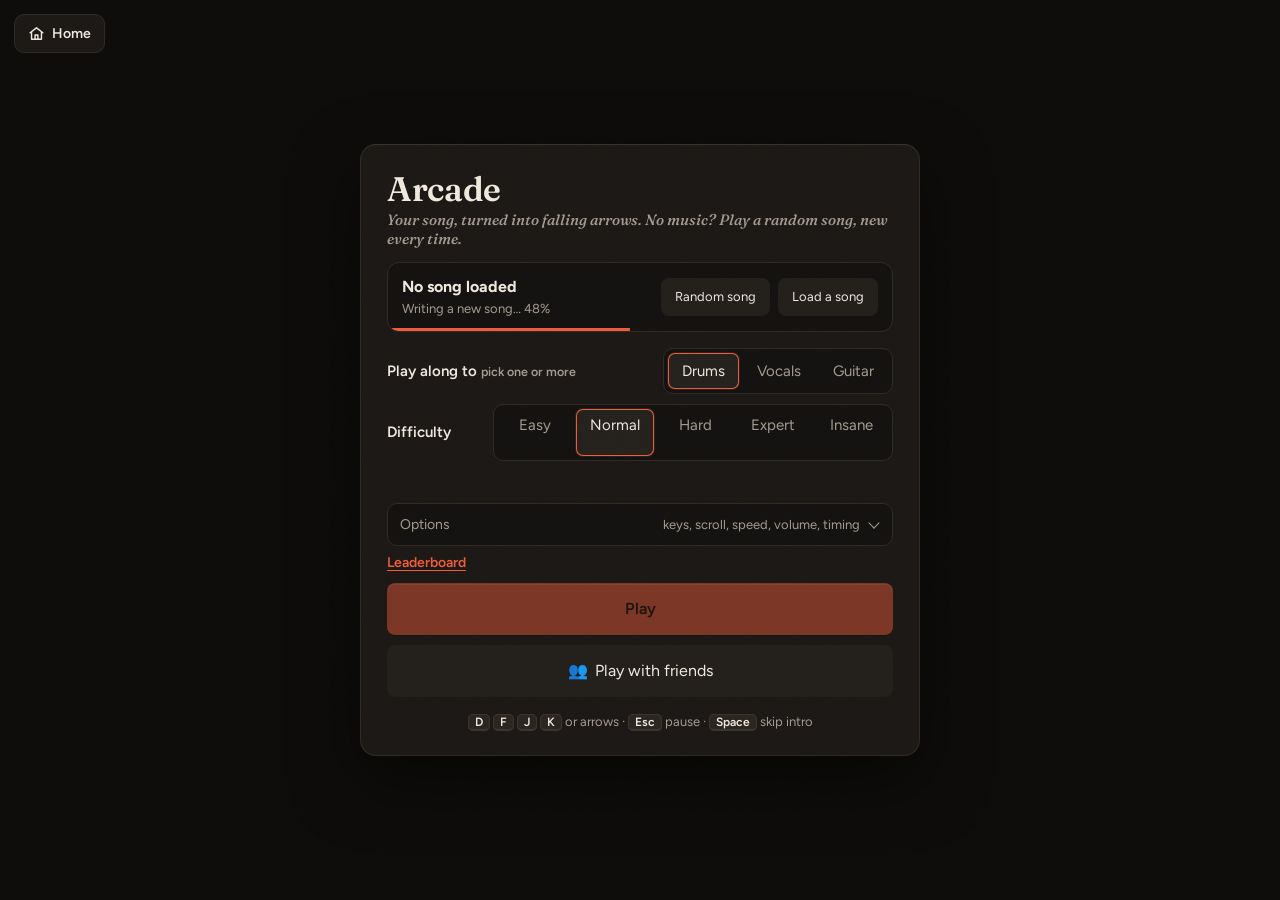
==== arcade.html @ 21693d2d "Security M4: Content-Security-Policy and Referrer-Policy meta tags Both pages now ship a CSP: script" ====
<!doctype html>
<html lang="en">
<head>
<meta charset="utf-8">
<!-- Content-Security-Policy: scripts only from this site (no inline scripts), so injected code can't run.
     Connections limited to the PeerJS signalling server and the relay brokers. Frame protection,
     nosniff and Permissions-Policy need response headers, which GitHub Pages can't set (see security.md). -->
<meta http-equiv="Content-Security-Policy" content="default-src 'self'; script-src 'self' blob:; style-src 'self' 'unsafe-inline'; img-src 'self' data:; font-src 'self'; media-src 'self' blob:; connect-src 'self' https://0.peerjs.com wss://0.peerjs.com wss://broker.hivemq.com:8884 wss://test.mosquitto.org:8081 wss://broker.emqx.io:8084; worker-src 'self' blob:; manifest-src 'self'; object-src 'none'; base-uri 'self'; form-action 'self'">
<meta name="referrer" content="strict-origin-when-cross-origin">
<meta name="viewport" content="width=device-width,initial-scale=1">
<meta name="theme-color" content="#141210">
<meta name="color-scheme" content="dark">
<title>Arcade · Rhythm Trainer</title>
<meta name="description" content="Learn to read and play rhythms: notes, rests, polyrhythms and odd meters, with a metronome, instant timing feedback and a falling-note arcade.">
<link rel="canonical" href="https://pandasrevenge52.github.io/rhythm-trainer/arcade.html">
<meta property="og:type" content="website">
<meta property="og:site_name" content="Rhythm Trainer">
<meta property="og:title" content="Arcade · Rhythm Trainer">
<meta property="og:description" content="Learn to read and play rhythms: notes, rests, polyrhythms and odd meters, with a metronome, instant timing feedback and a falling-note arcade.">
<meta property="og:url" content="https://pandasrevenge52.github.io/rhythm-trainer/arcade.html">
<meta property="og:image" content="https://pandasrevenge52.github.io/rhythm-trainer/icon-512.png">
<meta property="og:image:width" content="512">
<meta property="og:image:height" content="512">
<meta property="og:image:alt" content="Rhythm Trainer: two beamed eighth notes on orange">
<meta name="twitter:card" content="summary">
<link rel="icon" href="icon.svg" type="image/svg+xml">
<link rel="preload" href="fonts/figtree-normal.woff2" as="font" type="font/woff2" crossorigin>
<link rel="stylesheet" href="fonts/fonts.css">
<link rel="stylesheet" href="css/app.css">
<link rel="stylesheet" href="css/arcade.css">
</head>
<body class="arcade">
<canvas id="field" aria-label="Playfield"></canvas>
<a class="homebtn" id="homeBtn" href="index.html" title="Back to the trainer"><svg viewBox="0 0 24 24" fill="none" stroke="currentColor" stroke-width="2" stroke-linecap="round" stroke-linejoin="round"><path d="M3 11 12 4l9 7"/><path d="M5 10v10h14V10"/><path d="M10 20v-6h4v6"/></svg>Home</a>

<!-- song select -->
<div class="aov show boot" id="menu">
  <div class="apanel">
    <h1 class="atitle">Arcade</h1>
    <p class="asub">Your song, turned into falling arrows. No music? Play a random song, new every time.</p>
    <div class="asong" id="songCard"><i class="songprog" id="aSongProg" aria-hidden="true"></i>
      <div><b id="aSongName">No song loaded</b><span id="aSongInfo" class="muted">Load an MP3, or it'll pick up the last song you used in the trainer</span></div>
      <span class="abtns"><button id="aRandom" title="A new song every time you play">Random song</button><button id="aLoad">Load a song</button></span><input type="file" id="aFile" accept="audio/*,.mp3" hidden>
    </div>

    <div class="aset">
      <span class="lbl">Play along to <small class="muted">pick one or more</small></span>
      <div class="seg multi" id="aSrc"><button data-v="drums">Drums</button><button data-v="vocals">Vocals</button><button data-v="guitar">Guitar</button></div>
    </div>
    <div class="aset">
      <span class="lbl">Difficulty</span>
      <div class="seg diffs" id="aDiff">
        <button data-v="easy">Easy<small></small></button><button data-v="normal">Normal<small></small></button>
        <button data-v="hard">Hard<small></small></button><button data-v="expert">Expert<small></small></button><button data-v="insane">Insane<small></small></button>
      </div>
    </div>
    <p class="muted achart" id="aChartInfo"></p>

    <details class="more aopts">
      <summary><span>Options</span><span class="val">keys, scroll, speed, volume, timing</span></summary>
      <div class="arow"><span class="lbl">Scroll</span><div class="seg" id="aScroll"><button data-v="down">Down</button><button data-v="up">Up</button></div></div>
      <div class="arow"><span class="lbl">Speed <b id="aSpeedRead"></b></span><input type="range" id="aSpeed" min="1" max="4" step="0.1" aria-label="Scroll speed"></div>
      <div class="arow"><span class="lbl">Music volume <b id="aVolRead"></b></span><input type="range" id="aVol" class="aVol" min="0" max="1" step="0.05" aria-label="Music volume"></div>
      <div class="arow"><span class="lbl">Timing offset</span><span class="offctl"><button data-off="-5" aria-label="5 ms earlier">−5</button><b id="aOffRead"></b><button data-off="5" aria-label="5 ms later">+5</button><button id="aCal" title="Tap along to clicks to measure it">Test…</button></span></div>
      <div class="arow keysrow"><span class="lbl">Keys <small class="muted" id="aKeysHint"></small></span>
        <span class="keybinds" id="aKeys">
          <button data-lane="0" aria-label="Key for the left lane"><i style="color:#b69cff">←</i><b></b></button><button data-lane="1" aria-label="Key for the down lane"><i style="color:#5cc8f5">↓</i><b></b></button><button data-lane="2" aria-label="Key for the up lane"><i style="color:#7fdc8a">↑</i><b></b></button><button data-lane="3" aria-label="Key for the right lane"><i style="color:#ff8a8a">→</i><b></b></button>
          <button id="aKeysReset" class="ghost" title="Back to D F J K">Reset</button>
        </span></div>
      <label class="toggle">Hit sounds <input type="checkbox" id="aHitSnd"></label>
      <label class="toggle">No fail <input type="checkbox" id="aNoFail"></label>
      <label class="toggle" title="Bigger sound buffers. Use this if songs crackle or sound like static (common on Linux). Reloads the page.">Smooth audio (fixes crackling) <input type="checkbox" id="aSmooth"></label>
    </details>

    <p class="abest"><span id="aBest"></span> <button id="aBoard" class="linkish">Leaderboard</button></p>
    <button id="aPlay" class="primary big" disabled>Play</button>
    <button id="aMulti" class="big mpbtn"><span aria-hidden="true">👥</span> Play with friends</button>
    <p class="keys"><span id="aKeysMenu"><kbd>D</kbd> <kbd>F</kbd> <kbd>J</kbd> <kbd>K</kbd></span> or arrows · <kbd>Esc</kbd> pause · <kbd>Space</kbd> skip intro</p>
  </div>
</div>

<!-- pause -->
<div class="aov" id="pause">
  <div class="apanel small">
    <h2>Paused</h2>
    <p class="preason" id="pReason" hidden></p>
    <div class="arow"><span class="lbl">Music volume</span><input type="range" id="aVol2" class="aVol" min="0" max="1" step="0.05" aria-label="Music volume"></div>
    <button id="aResume" class="primary big">Keep going</button>
    <button id="aRestart">Start over</button>
    <button id="aQuit" class="ghost">Back to song select</button>
  </div>
</div>

<!-- results -->
<div class="aov" id="results">
  <div class="apanel">
    <h2 id="rTitle" class="atitle">Results</h2>
    <p class="muted" id="rSong"></p>
    <div class="grade" id="rGrade"></div>
    <div class="tiles" id="rTiles"></div>
    <div class="rrank" id="rRank" hidden><span id="rRankText"></span><label>Name <input id="rName" maxlength="16" placeholder="Your name" autocomplete="nickname"></label></div>
    <p class="muted rnote" id="rNote"></p>
    <div class="actions"><button class="ghost" id="rBoard">Leaderboard</button><span class="spacer"></span><button class="ghost" id="rMenu">Song select</button><button class="primary" id="rAgain">Again</button></div>
  </div>
</div>

<!-- timing test -->
<div class="aov" id="cal">
  <div class="apanel">
    <h2 class="atitle">Timing test</h2>
    <p class="muted">Tap a lane key, an arrow or <kbd>Space</kbd> on every click, or tap the circle. It counts you in with 4 clicks, then you tap along to 12.</p>
    <div class="calPad" id="acPad"><div class="ring lead" id="acRing"></div><div class="calNum" id="acNum"></div></div>
    <div class="calStrip" id="acStrip"><em style="left:0%;transform:none">−250 ms</em><em style="left:50%">on the click</em><em style="left:100%;transform:translateX(-100%)">+250 ms</em></div>
    <p class="muted" id="acMsg"></p>
    <div class="actions"><button class="ghost" id="acBack">Back</button><span class="spacer"></span><button id="acApply" hidden></button><button class="primary" id="acGo">Start</button></div>
  </div>
</div>

<!-- multiplayer: start, lobby -->
<div class="aov" id="mp">
  <div class="apanel mppanel">
    <div id="mpStart">
      <h2 class="atitle">Play with friends</h2>
      <p class="asub">Same song, same notes, everyone's arrows on everyone's screen. Up to 4 players.</p>
      <label class="mpname"><span class="lbl">Your name</span><input id="mpName" maxlength="16" placeholder="Player" autocomplete="nickname"></label>
      <div class="mpchoice">
        <div class="mpbox"><h3>Host</h3><p class="muted">You pick the song. It's sent to everyone, notes and all.</p><button id="mpCreate" class="primary">Make a lobby</button></div>
        <div class="mpbox"><h3>Join</h3><p class="muted">Got a code from a friend?</p><div class="mpjoin"><input id="mpCodeIn" maxlength="6" placeholder="CODE" autocomplete="off" spellcheck="false" aria-label="Lobby code"><button id="mpJoin">Join</button></div></div>
      </div>
      <p class="mpmsg" id="mpMsg" role="status"></p>
      <div class="actions"><button class="ghost" id="mpBack">Back</button><span class="spacer"></span><small class="muted" id="mpVer" title="You and your friends need the same version. If yours differ, press Ctrl+Shift+R."></small></div>
    </div>
    <div id="mpLobby" hidden>
      <div class="mphead">
        <div><span class="lbl">Lobby code</span><b id="mpCode" class="mpcode"></b></div>
        <div class="mpshare"><button id="mpCopyCode">Copy code</button><button id="mpCopyLink">Copy invite link</button></div>
        <p class="muted mpsharenote">Share the invite link for friends on another network — it also carries the key that keeps the backup connection private. A typed code works when the direct connection does.</p>
      </div>
      <div class="asong mpsong" id="mpSong"></div>
      <div id="mpHostCtl">
        <div class="aset"><span class="lbl">Song</span><span class="mpsongbtns"><button id="mpSongPick">Load a song</button><button id="mpRandom">Random song</button></span></div>
        <div class="aset"><span class="lbl">Play along to</span><div class="seg multi" id="mpSrc"><button data-v="drums">Drums</button><button data-v="vocals">Vocals</button><button data-v="guitar">Guitar</button></div></div>
        <div class="aset"><span class="lbl">Difficulty</span><div class="seg" id="mpDiff"><button data-v="easy">Easy</button><button data-v="normal">Normal</button><button data-v="hard">Hard</button><button data-v="expert">Expert</button><button data-v="insane">Insane</button></div></div>
      </div>
      <ul class="mpplayers" id="mpPlayers"></ul>
      <div class="mpchat"><div id="mpChatLog" aria-live="polite"></div><input id="mpChatIn" placeholder="Say something… (Enter to send)" maxlength="140" autocomplete="off"></div>
      <details class="more aopts"><summary><span>Your options</span><span class="val">just for you</span></summary>
        <div class="arow"><span class="lbl">Scroll</span><div class="seg" id="mpScroll"><button data-v="down">Down</button><button data-v="up">Up</button></div></div>
        <div class="arow"><span class="lbl">Speed <b id="mpSpeedRead"></b></span><input type="range" id="mpSpeed" min="1" max="4" step="0.1" aria-label="Scroll speed"></div>
        <p class="muted mpnote">Keys, volume and timing offset come from the Arcade's own options. Matches can't be paused, and nobody fails out: everyone plays to the end.</p>
      </details>
      <p class="mpmsg" id="mpLobbyMsg" role="status"></p>
      <div class="actions"><button class="ghost" id="mpLeave">Leave</button><span class="spacer"></span><button id="mpReady">Ready</button><button class="primary" id="mpStartBtn">Start</button></div>
    </div>
  </div>
</div>

<!-- multiplayer: results -->
<div class="aov" id="mpRes">
  <div class="apanel mpres">
    <div id="mpResBody"></div>
    <p class="muted mpnote" id="mpResNote"></p>
    <div class="actions"><button class="ghost" id="mpResLeave">Leave lobby</button><span class="spacer"></span><button id="mpResLobby">Back to lobby</button><button class="primary" id="mpRematch">Rematch</button></div>
  </div>
</div>
<div class="mpquit" id="mpQuit" hidden><b>Leave the match?</b><span class="muted">The song keeps playing for everyone else.</span><div><button id="mpQuitNo">Keep playing</button><button class="primary" id="mpQuitYes">Leave</button></div></div>

<!-- leaderboard -->
<div class="aov" id="board">
  <div class="apanel">
    <h2 class="atitle">Leaderboard</h2>
    <p class="muted">Best scores on this computer, saved under each song's file name.</p>
    <div class="aset"><span class="lbl">Song</span><select id="lbSong" aria-label="Song"></select></div>
    <div class="aset"><div class="seg multi" id="lbSrc"><button data-v="drums">Drums</button><button data-v="vocals">Vocals</button><button data-v="guitar">Guitar</button></div>
      <div class="seg" id="lbDiff"><button data-v="easy">Easy</button><button data-v="normal">Normal</button><button data-v="hard">Hard</button><button data-v="expert">Expert</button><button data-v="insane">Insane</button></div></div>
    <div id="lbBody"></div>
    <div class="actions"><button class="primary" id="lbBack">Back</button></div>
  </div>
</div>

<script defer src="js/data.js"></script>
<script defer src="js/audio.js"></script>
<script defer src="js/drums.js"></script>
<script defer src="js/randomsong.js"></script>
<script defer src="js/arcade.js"></script>
</body>
</html>
---- fonts/fonts.css ----
/* Fraunces and Figtree (SIL Open Font License), latin subset, served locally so the site looks the same offline.
   Fraunces is cut down to what the headings use: weights 500-700, optical sizes 14-72, Latin-1 letters and the
   punctuation and arrows found in the site's text (fontTools; 145 KB -> 100 KB). Anything else falls back to Georgia. */
@font-face {
  font-family: 'Figtree';
  font-style: normal;
  font-weight: 400 700;
  font-display: swap;
  src: url(figtree-normal.woff2) format('woff2');
  unicode-range: U+0000-00FF, U+0131, U+0152-0153, U+02BB-02BC, U+02C6, U+02DA, U+02DC, U+0304, U+0308, U+0329, U+2000-206F, U+20AC, U+2122, U+2191, U+2193, U+2212, U+2215, U+FEFF, U+FFFD;
}
/* Stands in for Figtree until it has loaded: Arial (or its metric twin Liberation Sans) scaled and spaced to
   take the same room, so text doesn't reflow and push the staff down when Figtree arrives. Measured with fontTools. */
@font-face {
  font-family: 'Figtree Fallback';
  src: local('Arial'), local('ArialMT'), local('Liberation Sans'), local('LiberationSans'), local('Helvetica');
  size-adjust: 98.59%;
  ascent-override: 96.36%;
  descent-override: 25.36%;
  line-gap-override: 0%;
}
@font-face {
  font-family: 'Fraunces';
  font-style: italic;
  font-weight: 500 700;
  font-display: swap;
  src: url(fraunces-italic.woff2) format('woff2');
  unicode-range: U+0020-007E, U+00A0, U+00A9, U+00B1, U+00B7, U+00BD, U+00C0-00FF, U+2013-2014, U+2018-2019, U+201C-201D, U+2022, U+2026, U+2039-203A, U+2190-2193, U+2212, U+25A0, U+25B6, U+25B8, U+25C2;
}
@font-face {
  font-family: 'Fraunces';
  font-style: normal;
  font-weight: 500 700;
  font-display: swap;
  src: url(fraunces-normal.woff2) format('woff2');
  unicode-range: U+0020-007E, U+00A0, U+00A9, U+00B1, U+00B7, U+00BD, U+00C0-00FF, U+2013-2014, U+2018-2019, U+201C-201D, U+2022, U+2026, U+2039-203A, U+2190-2193, U+2212, U+25A0, U+25B6, U+25B8, U+25C2;
}
/* Twemoji (graphics CC-BY 4.0 by Twitter, https://github.com/twitter/twemoji; COLR font by Mozilla), subset to the emoji the site uses,
   so they show on computers without a color emoji font instead of empty boxes. Rebuild after adding new emoji. */
@font-face {
  font-family: 'Twemoji';
  font-display: swap;
  src: url(twemoji.woff2) format('woff2');
}
---- css/app.css ----
/* Warm charcoal, like a practice room after dark: one vermilion accent; green/blue/amber/red
   only ever mean timing feedback. Headings in Fraunces, everything else in Figtree. */
:root{
  color-scheme:dark;
  --bg:#141210; --panel:#1b1815; --paper:#1b1815; --raise:#25211d; --ink:#efe8dd; --muted:#a39a8e; --line:#302a25;
  --accent:#ef5b3a; --perfect:#7fd88f; --good:#6cb8f0; --ok:#e8c35a; --miss:#ff7a6b; --rest:#6b635a;
  --lane:#171411; --chip:#231f1b; --shadow:none; --focus:#ef5b3a;
  --serif:"Fraunces", "Twemoji", Georgia, "Times New Roman", serif; --sans:"Figtree", "Figtree Fallback", "Twemoji", system-ui, -apple-system, "Segoe UI", sans-serif;
  --early:#3f8aef; --late:#ec6430;
  /* motion and shape tokens: every transition and corner on the site uses these */
  --dur-press:80ms; --dur-1:150ms; --dur-2:220ms; --dur-3:320ms; --dur-4:400ms;
  --ease-out:cubic-bezier(.2,.8,.2,1); --ease-spring:cubic-bezier(.3,1.5,.5,1);
  --r-sm:8px; --r-md:10px; --r-lg:12px; --r-xl:16px; --r-2xl:18px; --r-pill:99px;
}
*{box-sizing:border-box}
html,body{margin:0;background:var(--bg);color:var(--ink);font:15px/1.5 var(--sans)}
main{max-width:1180px;margin:0 auto;padding:18px 16px 32px}
/* U4: with the settings panel open beside the page (wide screens, where you can keep playing), the page makes room
   for it instead of being covered; when there's room for both anyway, nothing moves */
body.side-docked main{margin-right:max(384px, calc((100% - 1180px) / 2))}
button,select,input{font:inherit;color:inherit}
button{background:var(--chip);border:1px solid transparent;border-radius:var(--r-md);padding:8px 13px;cursor:pointer;display:inline-flex;align-items:center;gap:7px;transition:background var(--dur-1),border-color var(--dur-1),color var(--dur-1),box-shadow var(--dur-1),transform var(--dur-press),filter var(--dur-1)}
button:hover{border-color:var(--line)}
button:active{transform:scale(.97)}
button svg{width:15px;height:15px;flex:none}
button.primary{background:var(--accent);color:#fff;font-weight:600;min-width:98px;justify-content:center}
button.ghost{background:transparent}
button.ghost:hover{background:var(--chip)}
button[hidden]{display:none}
.muted{color:var(--muted)}

/* header + settings drawer */
header{display:flex;align-items:center;justify-content:space-between;flex-wrap:wrap;gap:10px;margin-bottom:12px}
h1{font-size:17px;margin:0;font-weight:650;letter-spacing:-.01em}
.modes{display:flex;background:var(--chip);border-radius:var(--r-lg);padding:3px;gap:2px}
.modes button{background:transparent;padding:6px 14px;border-radius:var(--r-md);font-size:14px;font-weight:600;color:var(--muted)}
.modes button:hover{border-color:transparent;color:var(--ink)}
.modes button.on{background:var(--raise);color:var(--ink);box-shadow:inset 0 0 0 1px var(--line)}
.hright{display:flex;align-items:center;gap:4px}
.player{padding:5px 12px 5px 5px}
.player .lvl{width:30px;height:30px;border-radius:50%;background:var(--accent);color:#fff;font-weight:800;display:grid;place-items:center;font-size:14px;font-variant-numeric:tabular-nums}
.player .pinfo{display:flex;flex-direction:column;align-items:flex-start;gap:4px;min-width:96px}
.player .pinfo b{font-size:13px;line-height:1}
.xpbar{height:5px;border-radius:var(--r-pill);background:var(--line);overflow:hidden;width:100%}
.xpbar i{display:block;height:100%;width:0;background:var(--accent);border-radius:inherit}
/* the header bar fills with a transform: it moves on every hit, and animating width would lay the page out every frame */
#pXp{width:100%;transform:scaleX(0);transform-origin:0 50%;transition:transform var(--dur-4) var(--ease-out)}
.player.bump .lvl{animation:bump .5s ease-out}
@keyframes bump{40%{transform:scale(1.25)}}
/* settings side sheet: a fixed overlay, so opening it never moves or resizes the game */
#setBtn[aria-expanded=true]{background:var(--chip);border-color:var(--line)}
.side{position:fixed;top:0;right:0;bottom:0;width:min(384px,100vw);z-index:40;background:var(--panel);border-left:1px solid var(--line);
  display:flex;flex-direction:column;transform:translateX(100%);visibility:hidden;transition:transform var(--dur-2) var(--ease-out),visibility 0s linear var(--dur-2);box-shadow:-12px 0 32px rgba(0,0,0,.35)}
.side.open{transform:none;visibility:visible;transition:transform var(--dur-2) var(--ease-out)}
.side-head{position:sticky;top:0;display:flex;align-items:center;justify-content:space-between;padding:14px 12px 12px 20px;border-bottom:1px solid var(--line);background:var(--panel);z-index:1}
.side-head h2{margin:0;font-size:17px;font-weight:650}
.icon{padding:8px;border-radius:var(--r-md)}
.icon svg{width:18px;height:18px}
.side-body{flex:1;overflow-y:auto;overscroll-behavior:contain;padding:4px 20px 28px}
.grp{padding:16px 0;border-bottom:1px solid var(--line)}
.grp:last-child{border-bottom:0}
.grp h3{margin:0 0 10px;font-size:12px;text-transform:uppercase;letter-spacing:.09em;color:var(--muted);font-weight:650}
.row{display:flex;align-items:center;justify-content:space-between;gap:12px;margin:10px 0;font-size:14px}
.row.col{flex-direction:column;align-items:flex-start;gap:6px}
.row .lbl{color:var(--ink)}
.row select{min-width:150px}
details.more{margin:10px 0 0;border:1px solid var(--line);border-radius:var(--r-md);background:var(--bg)}
details.more>summary{list-style:none;display:flex;align-items:center;justify-content:space-between;gap:10px;padding:10px 12px;cursor:pointer;font-size:14px;border-radius:var(--r-md)}
details.more>summary::-webkit-details-marker{display:none}
details.more>summary::after{content:"";width:7px;height:7px;border-right:1.6px solid var(--muted);border-bottom:1.6px solid var(--muted);transform:rotate(45deg);margin:-3px 2px 0 0;flex:none}
details.more[open]>summary::after{transform:rotate(-135deg);margin-top:3px}
details.more>summary .val{margin-left:auto;color:var(--muted);font-size:13px;text-align:right;overflow:hidden;text-overflow:ellipsis;white-space:nowrap;max-width:60%}
details.more>*:not(summary){margin-left:12px;margin-right:12px}
details.more[open]{padding-bottom:6px}
.scrim{position:fixed;inset:72px 0 0 0;z-index:39;background:rgba(0,0,0,.5)}
@media (max-width:640px){ .scrim{inset:0} }
.scrim[hidden]{display:none}
:focus-visible{outline:2px solid var(--focus);outline-offset:2px}
.chip-in{font-size:13.5px;color:var(--muted);border:1px solid var(--line)}
.chip-in .dot{margin:0;background:var(--muted)}
.chip-in.live .dot{background:var(--perfect)}
.chip-in.live{color:var(--ink)}
.field{margin:10px 0}
.field>.name{font-size:13px;color:var(--muted);margin-bottom:5px;display:flex;justify-content:space-between}
.chips{display:flex;flex-wrap:wrap;gap:5px}
.chips button{padding:5px 11px;font-size:13.5px;border-radius:var(--r-sm)}
.chips button.on{background:var(--raise);color:var(--ink);box-shadow:inset 0 0 0 1.5px var(--accent)}
input[type=range]{width:100%;accent-color:var(--accent)}
.toggle{display:flex;align-items:center;justify-content:space-between;gap:10px;margin:9px 0;font-size:14px;cursor:pointer}
.toggle input{appearance:none;width:34px;height:20px;border-radius:var(--r-pill);background:var(--line);position:relative;cursor:pointer;transition:background var(--dur-2);flex:none;margin:0}
.toggle input::after{content:"";position:absolute;top:3px;left:3px;width:14px;height:14px;border-radius:50%;background:#fff;transition:transform var(--dur-2)}
.toggle input:checked{background:var(--accent)}
.toggle input:checked::after{transform:translateX(14px)}
.inline{display:flex;align-items:center;gap:8px}
.num{width:64px;background:var(--chip);border:1px solid transparent;border-radius:var(--r-sm);padding:5px 7px;text-align:center}
.hint{font-size:13px;color:var(--muted);margin:6px 0 0;line-height:1.4}

/* stage */
.stage{background:var(--panel);border:1px solid var(--line);border-radius:var(--r-xl);padding:14px 18px 14px;position:relative}
.stage.hurt{animation:hurt .5s ease-out}
@keyframes hurt{0%{box-shadow:0 0 0 3px var(--miss)}100%{box-shadow:0 0 0 0 transparent}}
.toolbar{display:flex;flex-wrap:wrap;align-items:center;justify-content:space-between;gap:10px;padding-bottom:12px;margin-bottom:8px;border-bottom:1px solid var(--line)}
.group{display:flex;align-items:center;gap:6px;flex-wrap:wrap}
.setupsum{display:none}
select{background:var(--chip);border:1px solid transparent;border-radius:var(--r-md);padding:8px 30px 8px 12px;cursor:pointer;appearance:none;
  background-image:url("data:image/svg+xml,%3Csvg xmlns='http://www.w3.org/2000/svg' width='10' height='6'%3E%3Cpath d='M1 1l4 4 4-4' fill='none' stroke='%23888' stroke-width='1.6'/%3E%3C/svg%3E");
  background-repeat:no-repeat;background-position:right 11px center}
.tempo{display:flex;align-items:center;background:var(--chip);border-radius:var(--r-md);padding:2px}
.tempo button{background:transparent;padding:6px 10px;border-radius:var(--r-sm);font-size:17px;line-height:1}
.tempo button:hover{background:var(--panel)}
.tempo input{width:44px;background:transparent;border:0;text-align:center;font-weight:700;font-size:16px;font-variant-numeric:tabular-nums;-moz-appearance:textfield}
.tempo input::-webkit-inner-spin-button{display:none}
.tempo span{font-size:12px;color:var(--muted);margin-right:4px}
.stage[data-play=endless] .tempo,.stage[data-play=song] .tempo{display:none}

/* song bar */
.songbar{display:none;flex-wrap:wrap;align-items:center;gap:8px 16px;background:var(--chip);border-radius:var(--r-lg);padding:9px 11px 11px;margin:4px 0 8px;position:relative;overflow:hidden;font-size:13.5px}
.stage[data-play=song] .songbar{display:flex}
.songbar button{background:var(--panel);padding:5px 9px;font-size:13px;border-radius:var(--r-sm)}
.songbar .num{background:var(--panel);width:70px;-moz-appearance:textfield}
.songbar .num::-webkit-inner-spin-button{display:none}
.sgroup{display:flex;align-items:center;gap:4px}
.sgroup.grow{flex:1;min-width:170px}
.lab{font-size:11px;text-transform:uppercase;letter-spacing:.06em;color:var(--muted);font-weight:600;margin-right:3px}
.songName{display:flex;flex-direction:column;min-width:0;max-width:260px}
.songName b{white-space:nowrap;overflow:hidden;text-overflow:ellipsis}
.songName span{font-size:12px;color:var(--muted)}
.mono{font-variant-numeric:tabular-nums;min-width:48px;text-align:center}
.songprog{position:absolute;left:0;right:0;bottom:0;height:3px}
.songprog i{display:block;height:100%;width:0;background:var(--accent)}
body.drag .stage{outline:2px dashed var(--accent);outline-offset:4px}

/* endless hud */
.hud{display:none;align-items:center;gap:6px 18px;font-size:13.5px;color:var(--muted);margin:2px 0 4px;flex-wrap:wrap}
.hud.show{display:flex}
.hud b{color:var(--ink);font-variant-numeric:tabular-nums}
.lives{font-size:19px;letter-spacing:2px;line-height:1}
.lives i{font-style:normal;color:var(--line)}
.lives i.on{color:var(--miss)}

.paper{position:relative;display:flex;flex-direction:column;align-items:center;padding:4px 0 0;touch-action:manipulation}
.sheet{position:relative;width:100%;display:flex;justify-content:center;transition:opacity var(--dur-4) var(--ease-out)}
.sheet svg{width:100%;height:auto;display:block}
/* Until the first staff is drawn (fillSlot adds .fill) it keeps the default layout's shape, 2 bars of 4/4 on one
   line (one bar per line on phones), so the lane and everything under it doesn't jump down when it appears. */
#sheetA svg:not(.fill){aspect-ratio:1238/122}
@media (max-width:699px){ #sheetA svg:not(.fill){aspect-ratio:662/240} }
.sheet.hide{display:none}
.sheet.upnext{opacity:.45}
.sheet .tag{position:absolute;left:4px;top:0;font-size:12px;font-weight:700;text-transform:uppercase;letter-spacing:.08em;color:var(--muted);opacity:0;transition:opacity var(--dur-4)}
.sheet.upnext .tag{opacity:1}
.fill{animation:fill var(--dur-4) var(--ease-out)}
@keyframes fill{from{opacity:0;transform:translateY(5px)}to{opacity:1;transform:none}}
#countin{position:absolute;top:2px;right:0;font-size:13px;font-weight:600;color:var(--accent);background:var(--chip);padding:3px 10px;border-radius:var(--r-pill);opacity:0;transition:opacity var(--dur-2);font-variant-numeric:tabular-nums}
#countin.show{opacity:1}
#countin b{display:inline-block;min-width:10px}
#countin b.tick{animation:tick var(--dur-3) var(--ease-out)}
@keyframes tick{from{transform:scale(1.6)}to{transform:scale(1)}}
#lane{width:100%;height:92px;display:block;border-radius:var(--r-lg);margin-top:4px;touch-action:manipulation}
#lane.off{display:none}
.stats{display:flex;align-items:center;gap:14px;min-height:44px;margin-top:8px;font-size:13.5px;color:var(--muted)}
#acc{font-size:26px;font-weight:800;color:var(--ink);font-variant-numeric:tabular-nums}
#acc:empty{display:none}
#statText{flex:1}
#statText b{color:var(--ink);font-weight:600}
.hist{display:flex;gap:2px;align-items:flex-end;height:26px}
.hist span{width:6px;border-radius:2px;background:var(--accent);opacity:.7;transition:height var(--dur-3)}
#toast{position:absolute;left:50%;top:10px;transform:translate(-50%,-6px);background:var(--ink);color:var(--bg);font-size:13px;padding:6px 12px;border-radius:var(--r-pill);opacity:0;pointer-events:none;transition:opacity var(--dur-2),transform var(--dur-2);white-space:nowrap;z-index:6;max-width:calc(100% - 20px);overflow:hidden;text-overflow:ellipsis}
#toast.show{opacity:1;transform:translate(-50%,0)}
footer{margin-top:14px;text-align:center;font-size:13px;line-height:1.9;color:var(--muted)}
kbd{font:600 11px ui-monospace,monospace;background:var(--chip);border-radius:5px;padding:1px 5px;color:var(--ink)}

/* level-up celebration */
#lvlUp{position:absolute;inset:0;display:flex;flex-direction:column;align-items:center;justify-content:center;pointer-events:none;opacity:0;z-index:5;border-radius:var(--r-2xl);
  background:radial-gradient(circle at center,color-mix(in srgb,var(--panel) 94%,transparent) 0,color-mix(in srgb,var(--panel) 75%,transparent) 35%,transparent 70%)}
#lvlUp.show{animation:lvl 2.4s ease-out}
#lvlUp small{font-size:12px;font-weight:800;letter-spacing:.24em;text-transform:uppercase;color:var(--accent)}
#lvlUp b{font-size:68px;line-height:1.05;font-weight:900}
#lvlUp span{font-weight:600;color:var(--muted)}
@keyframes lvl{0%{opacity:0;transform:scale(.7)}12%{opacity:1;transform:scale(1.06)}20%{transform:scale(1)}80%{opacity:1}100%{opacity:0}}

/* modals */
.modal{position:fixed;inset:0;background:rgba(10,10,12,.45);backdrop-filter:blur(3px);display:flex;align-items:center;justify-content:center;padding:16px;z-index:50;opacity:0;pointer-events:none;transition:opacity var(--dur-2)}
.modal.show{opacity:1;pointer-events:auto}
.card{background:var(--panel);border:1px solid var(--line);border-radius:var(--r-2xl);box-shadow:0 20px 60px rgba(0,0,0,.25);padding:22px;width:min(540px,100%);max-height:calc(100vh - 32px);overflow:auto;transform:translateY(8px) scale(.98);transition:transform var(--dur-2)}
.modal.show .card{transform:none}
.card h2{margin:0 0 4px;font-size:20px}
.card h3{margin:18px 0 8px;font-size:11.5px;text-transform:uppercase;letter-spacing:.08em;color:var(--muted)}
.card p{margin:6px 0}
.actions{display:flex;justify-content:flex-end;gap:8px;margin-top:18px;flex-wrap:wrap}
.actions .spacer{flex:1}
.tiles{display:grid;grid-template-columns:repeat(auto-fit,minmax(110px,1fr));gap:8px;margin:14px 0 0}
.tile{background:var(--chip);border-radius:var(--r-lg);padding:10px 12px;min-width:0}
.tile b{display:block;font-size:19px;font-variant-numeric:tabular-nums;white-space:nowrap;overflow:hidden;text-overflow:ellipsis}
.tile span{font-size:12px;color:var(--muted)}
.bigscore{font-size:52px;font-weight:900;text-align:center;letter-spacing:-.02em;font-variant-numeric:tabular-nums;margin:10px 0 0;line-height:1.1}
.badge{display:inline-block;background:var(--accent);color:#fff;border-radius:var(--r-pill);padding:3px 11px;font-size:12px;font-weight:700}
.center{text-align:center}
.xpline{display:flex;align-items:center;gap:10px;margin-top:10px;font-size:13px;color:var(--muted);font-variant-numeric:tabular-nums}
.xpline .xpbar{height:8px;flex:1}
.achcat{border:1px solid var(--line);border-radius:var(--r-lg);margin:8px 0;padding:0 12px}
.achcat>summary{display:flex;align-items:center;gap:12px;padding:11px 0;cursor:pointer;list-style:none}
.achcat>summary::-webkit-details-marker{display:none}
.achcat>summary::after{content:'';width:7px;height:7px;border:solid var(--muted);border-width:0 2px 2px 0;transform:rotate(45deg);margin:-4px 2px 0 4px;transition:transform var(--dur-1)}
.achcat[open]>summary::after{transform:rotate(225deg);margin-top:4px}
.achcat>summary b{font-size:15px}
.achcat>summary span{color:var(--muted);font-size:13px;font-variant-numeric:tabular-nums;margin-left:auto}
.minibar{width:70px;height:4px;border-radius:var(--r-pill);background:var(--line);overflow:hidden;display:block}
.minibar i{display:block;height:100%;background:var(--ok)}
.achcat .ach{padding-bottom:12px}
.ach{display:grid;grid-template-columns:repeat(auto-fill,minmax(145px,1fr));gap:8px}
.ach>div{background:var(--chip);border-radius:var(--r-lg);padding:10px;border:1px solid transparent}
.ach>div:not(.got){background:transparent;border-color:var(--line)}
.ach>div:not(.got) span{filter:grayscale(1);opacity:.4}
.ach>div:not(.got) b{color:var(--muted)}
.ach>div.got b{color:var(--ink)}
.ach span{font-size:22px}
.ach b{display:block;font-size:13.5px}
.ach small{color:var(--muted);font-size:12px;line-height:1.3;display:block}
.ach .pb{height:4px;border-radius:var(--r-pill);background:var(--line);overflow:hidden;margin-top:7px}
.ach .pb i{display:block;height:100%;background:var(--accent)}
.ach .pv{font-size:11px;margin-top:2px;font-variant-numeric:tabular-nums}
.card.wide{width:min(780px,100%)}

/* calibration */
.calPad{height:200px;display:grid;place-items:center;position:relative;cursor:pointer;user-select:none;-webkit-user-select:none;touch-action:manipulation;margin:12px 0 4px}
.ring{position:absolute;width:130px;height:130px;border-radius:50%;background:var(--accent);opacity:.25;will-change:transform}
.ring.lead{background:var(--muted)}
.calNum{position:relative;font-size:30px;font-weight:800;font-variant-numeric:tabular-nums;text-align:center;line-height:1.1}
.calNum small{display:block;font-size:12px;font-weight:600;color:var(--muted);letter-spacing:.04em}
.calStrip{position:relative;height:34px;background:var(--chip);border-radius:var(--r-md);margin:6px 0 22px}
.calStrip::before{content:"";position:absolute;left:50%;top:5px;bottom:5px;width:2px;background:var(--ink);opacity:.5;transform:translateX(-1px)}
.calStrip i{position:absolute;top:50%;width:10px;height:10px;border-radius:50%;background:var(--accent);transform:translate(-50%,-50%);opacity:.8}
.calStrip i.out{background:var(--rest)}
.calStrip i.avg{width:4px;height:26px;border-radius:2px;background:var(--perfect);opacity:1}
.calStrip em{position:absolute;white-space:nowrap;bottom:-18px;font-size:11px;color:var(--muted);font-style:normal;transform:translateX(-50%)}
#calMsg{min-height:44px;font-size:14px}

/* notation */
.staff{stroke:var(--ink);stroke-opacity:.28;stroke-width:1}
.bar{stroke:var(--ink);stroke-opacity:.8;stroke-width:1.2}
.ink{fill:var(--ink)}
.tsig{font:800 27px Georgia,serif;fill:var(--ink);text-anchor:middle;dominant-baseline:central}
.ev{color:var(--ink)}
.ev .hl{fill:var(--accent);opacity:0}
.ev.cur .hl{opacity:.13}
.ev.rest.cur .hl{fill:var(--rest);opacity:.25}
.ev.perfect{color:var(--perfect)} .ev.good{color:var(--good)} .ev.ok{color:var(--ok)}
.ev.miss,.ev.resthit{color:var(--miss)}
.beat{stroke:var(--muted);stroke-width:1.6;stroke-linecap:round;opacity:.55}
.beat.one{opacity:.9;stroke-width:2}
.cnt{fill:var(--muted);font:600 12.5px system-ui,sans-serif;text-anchor:middle}
.ev.rest .cnt{opacity:.45}
.ampdash{stroke:var(--muted);stroke-width:1.5;stroke-linecap:round}
.ev.rest .ampdash{opacity:.45}
.nocounts .cnt,.nocounts .ampdash{display:none}
.ph{position:absolute;left:0;top:0;width:1px;height:1px;background:var(--accent);opacity:0;transform-origin:0 0;will-change:transform;pointer-events:none}
.ph.on{opacity:.55}
.tup{fill:var(--ink);font:italic 700 12px Georgia,serif;text-anchor:middle}
.tupb{color:var(--ink);opacity:.7}
@media (max-width:640px){
  .toolbar{justify-content:center} .hist{display:none}
  header{justify-content:center} .modes{order:3;width:100%} .modes button{flex:1;justify-content:center}
  .player .pinfo{min-width:70px}
}

/* ---- added: path, lessons, tabs, stats, input ---- */
select:disabled{opacity:.5;cursor:default}
#lane.two{height:112px}
.barg{transition:opacity var(--dur-2)}
.barg.later{opacity:0}
.dot{width:8px;height:8px;border-radius:50%;background:var(--line);margin-left:auto;margin-right:4px}
.dot.on{animation:dotflash .35s ease-out}
@keyframes dotflash{0%{background:var(--perfect)}100%{background:var(--line)}}
.meter{height:6px;border-radius:var(--r-pill);background:var(--chip);overflow:hidden;margin:4px 0}
.meter i{display:block;height:100%;width:0;background:var(--perfect);transition:width .05s}
.offs{display:flex;gap:10px;flex-wrap:wrap}
.offs label{display:flex;align-items:center;gap:5px;font-size:13px;color:var(--muted)}
.hint button{padding:4px 10px;font-size:12.5px;margin-right:6px}
.tabs{display:flex;gap:4px;border-bottom:1px solid var(--line);margin:14px 0 4px}
.tabs button{background:transparent;border-radius:var(--r-sm) var(--r-sm) 0 0;padding:7px 12px;font-size:13.5px;font-weight:600;color:var(--muted);border:0;border-bottom:2px solid transparent;margin-bottom:-1px}
.tabs button.on{color:var(--ink);border-bottom-color:var(--accent)}
#profBody{position:relative}
.path{display:grid;grid-template-columns:repeat(auto-fill,minmax(170px,1fr));gap:8px;margin-top:14px;counter-reset:n}
.node{flex-direction:column;align-items:flex-start;gap:2px;text-align:left;padding:10px 12px;border-radius:var(--r-lg);background:var(--chip);min-height:108px;position:relative}
.node .nnum{font-weight:800;font-size:12px;color:var(--muted)}
.node b{font-size:14px}
.node small{font-size:12px;color:var(--muted);line-height:1.3}
.node .stars{margin-top:auto;color:var(--ok);letter-spacing:1px;font-size:14px}
.node .prog{color:var(--accent);font-weight:600}
.node.done{background:color-mix(in srgb,var(--perfect) 12%,var(--chip))}
.node.cur{outline:2px solid var(--accent);outline-offset:-2px}
.node.locked{opacity:.5;cursor:not-allowed}
.node.locked:active{transform:none}
.lesson{display:grid;grid-template-columns:repeat(auto-fill,minmax(310px,1fr));gap:8px}
.pcard{background:var(--chip);border-radius:var(--r-lg);padding:8px 10px}
.pstaff svg,.wstaff svg{width:100%;height:auto;display:block}
.prow{display:flex;align-items:center;justify-content:space-between;gap:8px}
.prow button{padding:4px 10px;font-size:13px}
.say{font-weight:600;font-size:13px;font-variant-numeric:tabular-nums}
svg.mini .ph{display:none}
.chart{width:100%;height:auto;display:block;overflow:visible}
.chart .grid{stroke:var(--line);stroke-width:1}
.chart .grid.zero{stroke:var(--muted);opacity:.6}
.chart .ax{fill:var(--muted);font:500 11px system-ui,sans-serif}
.chart .lab{fill:var(--ink);font:600 12px system-ui,sans-serif}
.chart .line{fill:none;stroke:var(--accent);stroke-width:2;stroke-linejoin:round;stroke-linecap:round}
.chart .area{fill:var(--accent);opacity:.1}
.chart .dot{fill:var(--accent);stroke:var(--panel);stroke-width:2}
.chart .hit{fill:transparent;cursor:default}
.chart .early{fill:var(--early)} .chart .late{fill:var(--late)}
.legend{display:flex;gap:14px;font-size:12.5px;color:var(--muted);margin:0 0 4px}
.legend span{display:flex;align-items:center;gap:6px}
.sw{width:10px;height:10px;border-radius:3px;display:inline-block}
.sw.early{background:var(--early)} .sw.late{background:var(--late)}
.tip{position:absolute;pointer-events:none;background:var(--ink);color:var(--bg);font-size:12.5px;padding:5px 9px;border-radius:var(--r-sm);opacity:0;transition:opacity var(--dur-1);white-space:nowrap;z-index:3}
.tip.show{opacity:1}
.weak{display:flex;flex-direction:column;gap:6px}
.wrow{display:grid;grid-template-columns:190px 120px 1fr 44px;align-items:center;gap:10px}
.wrow b{font-variant-numeric:tabular-nums;text-align:right;font-size:13px}
.wbar{height:10px;background:var(--chip);border-radius:0 4px 4px 0;overflow:hidden}
.wbar i{display:block;height:100%;background:var(--accent);border-radius:0 4px 4px 0}
details{margin:8px 0 4px;font-size:13px}
summary{cursor:pointer;color:var(--muted)}
.dtable{border-collapse:collapse;margin-top:8px;font-variant-numeric:tabular-nums;width:100%}
.dtable th,.dtable td{text-align:left;padding:4px 8px;border-bottom:1px solid var(--line)}
@media (max-width:640px){ .wrow{grid-template-columns:100px 1fr 40px} .wrow .say{display:none} }

/* ---- redesign: quieter surfaces, phone layout, reduced motion ---- */
button{border-radius:var(--r-md)}
button.primary{min-width:104px;color:#111}
select,.tempo,.num{border:1px solid var(--line)}
.player .lvl{color:#111}
.card{box-shadow:0 24px 64px rgba(0,0,0,.5)}
/* below the header, so the Settings toggle stays visible and clickable */
@media (min-width:641px){ .side{top:72px;border-top:1px solid var(--line);border-top-left-radius:14px} .side-head{border-top-left-radius:14px} }
@media (max-width:1099px){ .side{box-shadow:-16px 0 40px rgba(0,0,0,.5)} }
/* Wider screens: the setup controls always get their own row. They're filled in by JavaScript, and before that
   the whole toolbar fitted on one line, so it went from one row to two after the first paint and pushed the
   staff down (most of the trainer's desktop layout shift). At normal widths it already wrapped like this. */
@media (min-width:641px){ .toolbar>.group+.group{flex-basis:100%} }
@media (max-width:640px){
  main{padding:12px 12px 24px}
  .stage{padding:12px;border-radius:var(--r-xl)}
  .toolbar{display:grid;grid-template-columns:repeat(6,1fr);gap:8px}
  .toolbar .group{display:contents}
  .toolbar>*,.toolbar .group>*{min-width:0}
  #startBtn{grid-column:span 6;justify-content:center;padding:12px}
  #listenBtn,#newBtn,#pathBtn{grid-column:span 2;justify-content:center;padding:8px 6px}
  #level{grid-column:span 6}
  #meter,#barsSel{grid-column:span 3}
  .toolbar select{width:100%}
  .tempo{grid-column:span 4;justify-content:space-between}
  .chip-in{grid-column:span 2;justify-content:center;overflow:hidden;white-space:nowrap}
  /* bottom sheet on phones */
  .side{top:auto;left:0;width:100%;height:88vh;border-left:0;border-top:1px solid var(--line);border-radius:var(--r-xl) var(--r-xl) 0 0;transform:translateY(100%)}
  .side.open{transform:none}
  .side-head{border-radius:var(--r-xl) var(--r-xl) 0 0;padding-top:18px}
  .side-head::before{content:"";position:absolute;left:50%;top:6px;width:36px;height:4px;border-radius:2px;background:var(--line);transform:translateX(-50%)}
}
/* ---------- small motion ---------- */
button.primary:hover{filter:brightness(1.07)}
.tabs button{transition:color var(--dur-1),border-color var(--dur-2)}
.modes button.on,.seg button.on,.chips button.on{animation:seton var(--dur-2) var(--ease-out)}
@keyframes seton{from{transform:scale(.96)}to{transform:none}}
details.more>summary::after,.achcat>summary::after{transition:transform var(--dur-2) var(--ease-out),margin var(--dur-2) var(--ease-out)}
details.more[open]>:not(summary){animation:reveal var(--dur-2) var(--ease-out)}
.achcat[open] .ach>div{animation:reveal var(--dur-2) var(--ease-out) both}
.achcat[open] .ach>div:nth-child(2){animation-delay:.02s} .achcat[open] .ach>div:nth-child(3){animation-delay:.04s}
.achcat[open] .ach>div:nth-child(4){animation-delay:.06s} .achcat[open] .ach>div:nth-child(5){animation-delay:.08s}
.achcat[open] .ach>div:nth-child(n+6){animation-delay:.1s}
@keyframes reveal{from{opacity:0;transform:translateY(-4px)}to{opacity:1;transform:none}}
.ach>div{transition:transform var(--dur-1),border-color var(--dur-1)}
.ach>div.got:hover{transform:translateY(-2px)}
#profBody{animation:reveal var(--dur-2) var(--ease-out)}
/* a hit note gives a little pop */
.ev{transform-box:fill-box;transform-origin:center}
.ev.perfect,.ev.good,.ev.ok{animation:evpop var(--dur-2) var(--ease-out)}
.ev.miss{animation:evshake var(--dur-3) var(--ease-out)}
@keyframes evpop{40%{transform:scale(1.12)}}
@keyframes evshake{25%{transform:translateX(-2px)}60%{transform:translateX(2px)}}
/* the New button: a dot while there are settings changes the line on screen doesn't show yet */
#newBtn{position:relative}
#newBtn.pending::after{content:"";position:absolute;top:5px;right:5px;width:7px;height:7px;border-radius:50%;background:var(--accent);animation:pendpop var(--dur-4) var(--ease-spring)}
@keyframes pendpop{from{transform:scale(0)}}
#newBtn svg{transition:transform var(--dur-3) var(--ease-out)}
#newBtn:active svg{transform:rotate(-120deg)}
.lives i.on{transition:color var(--dur-3)}
.stage{transition:box-shadow var(--dur-3)}
/* U8: moving between the trainer and the Arcade cross-fades instead of flashing blank (same-site View Transitions;
   browsers without them just navigate as before) */
@view-transition{navigation:auto}
::view-transition-old(root),::view-transition-new(root){animation-duration:var(--dur-2);animation-timing-function:var(--ease-out)}
@media (prefers-reduced-motion: reduce){ @view-transition{navigation:none} }
/* Reduced motion: nothing moves, scales or bounces. Plain fades that only change opacity (dialogs, the "Up next"
   line, sight-reading bars) stay as a short fade so changes are still easy to follow. 1 ms rather than 0 so code
   that waits for an animation or transition to end still hears about it. */
@media (prefers-reduced-motion: reduce){
  *,*::before,*::after{transition-duration:1ms !important;transition-delay:0s !important;animation-duration:1ms !important;animation-delay:0s !important;animation-iteration-count:1 !important;scroll-behavior:auto !important}
  .modal,.sheet,.sheet .tag,.barg{transition-duration:var(--dur-2) !important}
}
.toggle[hidden],.row[hidden]{display:none}

/* count reading */
.csyl{fill:currentColor;font:700 21px system-ui,sans-serif;text-anchor:middle;font-variant-numeric:tabular-nums}
.csyl.crest{font-weight:500;opacity:.45}
.hold{fill:currentColor;opacity:.3}
.cmeter{fill:var(--muted);font:700 15px system-ui,sans-serif;text-anchor:middle}
.chand{fill:var(--muted);font:700 12px system-ui,sans-serif;text-anchor:middle}
.viewseg{flex-wrap:nowrap;background:var(--chip);border-radius:var(--r-md);padding:2px;gap:2px}
.viewseg button{background:transparent;padding:6px 11px}
.viewseg button.on{background:var(--raise);box-shadow:inset 0 0 0 1px var(--line)}
@media (max-width:640px){
  .viewseg{grid-column:span 6} .viewseg button{flex:1;justify-content:center}
  /* phone toolbar order: Start / Listen New Path / Notes-Count / the rest */
  #startBtn{order:1} #listenBtn,#newBtn,#pathBtn{order:2} .viewseg{order:3} #level,#meter,#barsSel,.tempo,.chip-in{order:4}
  /* U1: the setup controls fold into one summary row, so the staff and lane fit on the screen with Start */
  .setupsum{display:flex;grid-column:span 6;order:4;justify-content:space-between;min-width:0;padding:9px 12px}
  .setupsum span{overflow:hidden;text-overflow:ellipsis;white-space:nowrap;min-width:0;text-align:left}
  .setupsum .chev{flex:none;transition:transform var(--dur-2) var(--ease-out)}
  .toolbar.setup-open .setupsum .chev{transform:rotate(180deg)}
  .toolbar:not(.setup-open) :is(#level,#meter,#barsSel,.tempo,.chip-in){display:none}
  .toolbar.setup-open :is(#level,#meter,#barsSel,.tempo,.chip-in){animation:reveal var(--dur-2) var(--ease-out) both}
}

/* song setup */
#ssCanvas{width:100%;height:190px;display:block;border-radius:var(--r-md);margin:12px 0 8px;border:1px solid var(--line)}
.ss-bar{display:flex;align-items:center;gap:6px;flex-wrap:wrap;margin-top:10px}
.ss-bar button{padding:6px 10px}
.ss-bar .lab{margin-left:8px}
.ss-bar .lab:first-child{margin-left:0}
.ss-bar input[type=range]{flex:1;min-width:140px}
.ss-grid{display:grid;grid-template-columns:repeat(auto-fit,minmax(200px,1fr));gap:4px 20px;margin-top:8px}
.arcade-link{color:var(--muted);text-decoration:none;font-weight:600;font-size:14px;padding:8px 12px;border-radius:var(--r-md)}
.arcade-link:hover{color:var(--ink);background:var(--chip)}

/* ---- personality: type, texture, tactile controls ---- */
/* a very faint paper grain over everything */
body::before{content:"";position:fixed;inset:0;pointer-events:none;z-index:100;opacity:.045;mix-blend-mode:overlay;
  background-image:url("data:image/svg+xml,%3Csvg xmlns='http://www.w3.org/2000/svg' width='160' height='160'%3E%3Cfilter id='n'%3E%3CfeTurbulence type='fractalNoise' baseFrequency='.9' numOctaves='2' stitchTiles='stitch'/%3E%3C/filter%3E%3Crect width='100%25' height='100%25' filter='url(%23n)'/%3E%3C/svg%3E")}
h1,h2,.card h2,.side-head h2,.atitle{font-family:var(--serif);font-weight:600;letter-spacing:-.01em}
.card h2{font-size:24px}
.brand{display:flex;align-items:baseline;gap:10px;color:var(--ink);text-decoration:none}
.brand h1{font-size:23px;font-weight:600;margin:0}
.brand h1 em{font-style:italic;font-weight:500;color:var(--accent)}
.tagline{font-family:var(--serif);font-style:italic;color:var(--muted);font-size:14px}
/* editorial tabs instead of pills */
.modes{background:none;padding:0;gap:4px;border-radius:0}
.modes button{font-size:15px;padding:8px 12px;border-radius:0;border:0;border-bottom:2px solid transparent}
.modes button.on{background:none;box-shadow:none;border-bottom-color:var(--accent)}
/* U7: one underline that slides to the chosen tab (transform only) instead of jumping between tabs */
.modes{position:relative}
.modes.slide button.on{border-bottom-color:transparent}
.modebar{position:absolute;left:0;bottom:0;width:1px;height:2px;background:var(--accent);transform-origin:0 0;pointer-events:none}
.modes.slide.ready .modebar{transition:transform var(--dur-3) var(--ease-out)}
/* section titles read like headings, not labels */
.grp h3{font:italic 500 17px var(--serif);text-transform:none;letter-spacing:0;color:var(--ink);margin-bottom:6px}
.card h3{font:italic 500 16px var(--serif);text-transform:none;letter-spacing:0;color:var(--ink)}
/* controls with a little weight to them */
button{border-radius:var(--r-sm)}
button.primary{background:var(--accent);color:#1b0d08;box-shadow:inset 0 1px 0 rgba(255,255,255,.22),0 1px 0 rgba(0,0,0,.4)}
button.primary:hover{border-color:transparent;filter:brightness(1.06)}
kbd{font:600 12px var(--sans);background:#2a2521;border:1px solid #3b342e;border-bottom-width:2px;border-radius:5px;padding:0 6px;color:var(--ink)}
.stage{border-top-color:#3a332d}
.player .lvl{font-family:var(--serif);font-weight:700;color:#1b0d08}
footer .sig{margin:10px 0 0;font:italic 14px var(--serif);color:var(--muted)}
.seg{display:inline-flex;flex-wrap:wrap;border:1px solid var(--line);border-radius:var(--r-md);padding:3px;gap:2px;background:var(--bg)}
.seg button{background:transparent;padding:7px 14px;border-radius:var(--r-sm);color:var(--muted)}
.seg button:hover{color:var(--ink);border-color:transparent}
.seg button.on{background:var(--raise);color:var(--ink);box-shadow:inset 0 0 0 1px var(--accent)}
@media (max-width:640px){ .brand{flex-direction:column;align-items:center;gap:0} .tagline{font-size:13px} }

/* achievement pop-ups */
#achStack{position:fixed;top:16px;right:16px;z-index:60;display:flex;flex-direction:column;gap:8px;pointer-events:none}
.achpop{display:flex;align-items:center;gap:12px;background:var(--raise);border:1px solid #4a3f36;border-left:3px solid var(--ok);border-radius:var(--r-lg);
  padding:12px 16px 12px 12px;min-width:290px;max-width:360px;box-shadow:0 14px 40px rgba(0,0,0,.45);transform:translateX(24px);opacity:0;transition:transform var(--dur-3) var(--ease-out),opacity var(--dur-3) var(--ease-out)}
.achpop.in{transform:none;opacity:1}
.achpop.out{transform:translateX(24px);opacity:0}
.achpop .ai{font-size:30px;line-height:1}
.achpop .at{display:flex;flex-direction:column;min-width:0}
.achpop small{font-size:11.5px;text-transform:uppercase;letter-spacing:.08em;color:var(--ok);font-weight:700}
.achpop b{font:600 17px var(--serif)}
.achpop em{font-style:normal;font-size:13px;color:var(--muted)}
.achpop .ax{margin-left:auto;font-weight:700;color:var(--ok);font-variant-numeric:tabular-nums;white-space:nowrap}
@media (max-width:640px){ #achStack{left:12px;right:12px;top:12px} .achpop{min-width:0;max-width:none} }

.keytable{width:calc(100% - 24px);border-collapse:collapse;font-size:13.5px;margin:4px 12px 8px}
.keytable td{padding:6px 0;border-bottom:1px solid var(--line);vertical-align:top}
.keytable td:first-child{color:var(--muted);padding-right:12px;white-space:nowrap}
.keytable td:last-child{text-align:right;line-height:1.9}
.keytable tr:last-child td{border-bottom:0}
---- css/arcade.css ----
/* Arcade page: a full-screen canvas with overlays for song select, pause and results */
body.arcade{overflow:hidden;height:100vh}
#field{position:fixed;inset:0;width:100vw;height:100vh;display:block;touch-action:none}
.aov{position:fixed;inset:0;display:none;align-items:center;justify-content:center;padding:16px;background:rgba(12,10,9,.74);z-index:10}
.aov.show{display:flex}
.apanel{background:var(--panel);border:1px solid var(--line);border-top-color:#3a332d;border-radius:var(--r-xl);padding:22px 26px 20px;width:min(560px,100%);max-height:calc(100vh - 32px);overflow:auto;box-shadow:0 24px 64px rgba(0,0,0,.5)}
.apanel.small{width:min(360px,100%);display:flex;flex-direction:column;gap:10px}
.apanel.small h2{margin:0 0 4px;text-align:center;font-size:26px}
.apanel.small button{justify-content:center}
.atop{margin-bottom:6px}
.back{color:var(--muted);text-decoration:none;font-size:14px}
.back:hover{color:var(--ink)}
.atitle{font-size:34px;margin:4px 0 2px;line-height:1.1}
.asub{margin:0 0 14px;color:var(--muted);font:italic 15px var(--serif)}
.asong{display:flex;align-items:center;justify-content:space-between;gap:12px;background:var(--bg);border:1px solid var(--line);border-radius:var(--r-lg);padding:12px 14px;margin-bottom:16px}
.asong>div{display:flex;flex-direction:column;min-width:0}
.asong b{white-space:nowrap;overflow:hidden;text-overflow:ellipsis;font-size:16px}
.asong span{font-size:13px}
/* U9: a thin bar along the bottom of the song card while a random song is being written (transform only) */
.asong{position:relative;overflow:hidden}
.songprog{position:absolute;left:0;right:0;bottom:0;height:3px;background:var(--accent);transform:scaleX(0);transform-origin:0 50%;opacity:0;transition:opacity var(--dur-2) var(--ease-out),transform var(--dur-1) linear;pointer-events:none}
.songprog.on{opacity:1}
.asong button{flex:none}
.asong .abtns{display:flex;flex-wrap:wrap;justify-content:flex-end;gap:8px;flex:none}
.aset{display:flex;align-items:center;justify-content:space-between;gap:14px;margin:10px 0;flex-wrap:wrap}
.aset .lbl{font-weight:600}
.diffs button{flex-direction:column;gap:0;min-width:76px;justify-content:center;line-height:1.2}
.diffs small{font-size:12px;color:var(--muted);font-variant-numeric:tabular-nums;min-height:15px}
.diffs button.on small{color:var(--ok)}
.achart{font-size:13.5px;margin:4px 0 12px;min-height:20px}
.aopts{margin-bottom:12px}
.arow{display:flex;align-items:center;justify-content:space-between;gap:14px;margin:12px 0;font-size:14px}
.arow input[type=range]{max-width:220px}
.offctl{display:inline-flex;align-items:center;gap:8px}
.offctl button{padding:5px 10px}
#acMsg{min-height:44px;font-size:14px}
.offctl b{min-width:58px;text-align:center;font-variant-numeric:tabular-nums}
.abest{font-size:14px;color:var(--muted);margin:6px 0 0;min-height:20px}
.abest b{color:var(--ink)}
button.big{width:100%;justify-content:center;padding:13px;font-size:16px;margin-top:10px}
button:disabled{opacity:.45;cursor:not-allowed;filter:none}
.keys{text-align:center;color:var(--muted);font-size:13px;margin:12px 0 0;line-height:2}
.grade{display:flex;align-items:center;justify-content:center;gap:16px;margin:10px 0 6px}
.grade b{font:italic 700 72px/1 var(--serif)}
.grade span{font-size:22px;color:var(--ink);font-variant-numeric:tabular-nums;line-height:1.2}
.grade small{font-size:14px;color:var(--muted)}
.grade .badge{font-style:normal}
#results h2,#results .muted{text-align:center}
.rnote{font-size:14px;margin:14px 0 0}
@media (max-width:520px){ .aset{flex-direction:column;align-items:flex-start} .seg{width:100%} .seg button{flex:1;justify-content:center} .diffs button{min-width:0} }
/* Narrow screens: the song's buttons go under its details instead of squeezing them into a one-word-wide column,
   and the details keep room for two lines, so the panel doesn't jump when "Writing a new song…" becomes the song's info. */
@media (max-width:520px){ .asong{flex-direction:column;align-items:stretch} .asong .abtns{justify-content:flex-start} #aSongInfo{min-height:2.9em} }

/* leaderboard + results rank */
.linkish{background:none;border:0;padding:0;color:var(--accent);font-weight:600;cursor:pointer;text-decoration:underline;text-underline-offset:3px}
.linkish:hover{border:0}
#lbSong{flex:1;min-width:0;max-width:340px}
table.lb{width:100%;border-collapse:collapse;margin-top:10px;font-size:14px}
.lb th{text-align:left;color:var(--muted);font-weight:600;font-size:12.5px;padding:6px 8px;border-bottom:1px solid var(--line)}
.lb td{padding:8px;border-bottom:1px solid var(--line)}
.lb .r{text-align:right;font-variant-numeric:tabular-nums}
.lb tr.me td{background:color-mix(in srgb,var(--accent) 12%,transparent)}
.lb tr:first-child + tr td:nth-child(2){font-weight:700}
.fc{font-size:11px;font-weight:700;color:var(--ok);border:1px solid var(--ok);border-radius:4px;padding:0 4px}
.rrank{display:flex;align-items:center;justify-content:space-between;gap:12px;flex-wrap:wrap;background:var(--bg);border:1px solid var(--line);border-radius:var(--r-lg);padding:10px 14px;margin-top:14px;font-size:14px}
.rrank label{display:flex;align-items:center;gap:8px;color:var(--muted)}
.rrank input{background:var(--chip);border:1px solid var(--line);border-radius:var(--r-sm);padding:6px 10px;width:150px}
.preason{margin:0 0 6px;text-align:center;color:var(--muted);font-size:14px;line-height:1.45}

/* always-there way home */
.homebtn{position:fixed;top:14px;left:14px;z-index:20;display:inline-flex;align-items:center;gap:7px;padding:8px 13px;border-radius:var(--r-md);
  background:var(--panel);border:1px solid var(--line);color:var(--ink);text-decoration:none;font-weight:600;font-size:14px;transition:opacity var(--dur-2)}
.homebtn svg{width:17px;height:17px}
/* U2: on phones and short landscape screens the menu reaches the top of the screen, under the fixed Home button,
   so the overlay leaves room for the button above it */
@media (max-width:520px), (max-height:620px){ .aov{padding-top:64px} .apanel{max-height:calc(100vh - 80px)} }
.homebtn:hover{border-color:#4a3f36}
body.playing .homebtn{opacity:.3}
body.playing .homebtn:hover{opacity:1}

/* keybinds */
.keysrow{flex-wrap:wrap}
.keysrow .lbl small{display:block;font-weight:400;font-size:12.5px;margin-top:2px}
.keybinds{display:inline-flex;gap:6px;flex-wrap:wrap}
.keybinds button{flex-direction:column;gap:1px;min-width:46px;padding:5px 8px;justify-content:center;line-height:1.1}
.keybinds button i{font-style:normal;font-size:17px;font-weight:700;line-height:1}
.keybinds button b{font-size:15px;min-width:1ch}
.keybinds button.on{border-color:var(--accent);box-shadow:0 0 0 2px color-mix(in srgb,var(--accent) 35%,transparent)}
.keybinds #aKeysReset{flex-direction:row;font-size:13px}

/* small motion */
.aov.show .apanel{animation:panelin var(--dur-2) var(--ease-out)}
@keyframes panelin{from{opacity:0;transform:translateY(10px) scale(.985)}to{opacity:1;transform:none}}
/* The menu's very first appearance rises in without fading: painted at opacity 0, the browser doesn't count it
   as shown until a later repaint, which pushed the arcade's LCP from ~0.2 s to ~0.4 s (2.7 s on a phone). */
#menu.boot .apanel{animation-name:panelrise}
@keyframes panelrise{from{transform:translateY(10px) scale(.985)}to{transform:none}}
#results.show .grade b{animation:gradepop .55s cubic-bezier(.2,1.5,.4,1) .1s both}
@keyframes gradepop{from{opacity:0;transform:scale(.5) rotate(-8deg)}to{opacity:1;transform:none}}
#results.show .tile{animation:tilein var(--dur-3) var(--ease-out) both}
#results.show .tile:nth-child(2){animation-delay:.04s} #results.show .tile:nth-child(3){animation-delay:.08s} #results.show .tile:nth-child(4){animation-delay:.12s}
#results.show .tile:nth-child(5){animation-delay:.16s} #results.show .tile:nth-child(6){animation-delay:.2s} #results.show .tile:nth-child(7){animation-delay:.24s} #results.show .tile:nth-child(n+8){animation-delay:.28s}
@keyframes tilein{from{opacity:0;transform:translateY(6px)}to{opacity:1;transform:none}}
#results.show .rrank{animation:tilein var(--dur-3) var(--ease-out) var(--dur-3) both}
.diffs small{transition:color var(--dur-1)}
.homebtn{transition:opacity var(--dur-2),transform var(--dur-1),border-color var(--dur-1)}
.homebtn:hover{transform:translateY(-1px)}
.keybinds button.on b{animation:blink 1s steps(2) infinite}
@keyframes blink{50%{opacity:.25}}
.lb tr{animation:tilein var(--dur-2) var(--ease-out) both}

/* ---------- multiplayer ---------- */
.mpbtn{margin-top:8px}
.mppanel{width:min(620px,100%)}
.mpname{display:flex;align-items:center;justify-content:space-between;gap:12px;margin:6px 0 14px}
.mpname input,.mpjoin input,.mpchat input{background:var(--bg);border:1px solid var(--line);border-radius:var(--r-md);padding:9px 12px;color:var(--ink);font:inherit}
.mpname input{width:220px}
.mpchoice{display:grid;grid-template-columns:1fr 1fr;gap:12px}
.mpbox{background:var(--bg);border:1px solid var(--line);border-radius:var(--r-lg);padding:14px;display:flex;flex-direction:column;gap:8px}
.mpbox h3{margin:0;font-size:17px}
.mpbox p{margin:0 0 4px;font-size:13.5px}
.mpbox button{justify-content:center;margin-top:auto}
.mpjoin{display:flex;gap:8px;margin-top:auto}
.mpjoin input{flex:1;min-width:0;font:700 18px/1 "Figtree",system-ui,sans-serif;letter-spacing:.2em;text-transform:uppercase;text-align:center}
.mpmsg{min-height:20px;margin:12px 0 0;color:var(--muted);font-size:14px}
.mphead{display:flex;align-items:center;justify-content:space-between;gap:12px;flex-wrap:wrap;margin-bottom:14px}
.mphead .lbl{display:block;font-size:12.5px;color:var(--muted)}
.mpcode{font:700 34px/1.1 "Fraunces",Georgia,serif;letter-spacing:.14em;color:var(--accent)}
.mpshare{display:flex;gap:8px}
.mpsong{flex-direction:column;align-items:flex-start;gap:2px;margin-bottom:10px}
.mpsongbtns{display:flex;gap:8px}
.mpplayers{list-style:none;padding:0;margin:14px 0 10px;display:flex;flex-direction:column;gap:6px}
.mpplayers li{display:flex;align-items:center;gap:10px;background:var(--bg);border:1px solid var(--line);border-radius:var(--r-md);padding:8px 10px;animation:tilein var(--dur-2) var(--ease-out) both}
.mpplayers li.me{border-color:color-mix(in srgb,var(--accent) 45%,var(--line))}
.mpplayers li b{flex:1;min-width:0;overflow:hidden;text-overflow:ellipsis;white-space:nowrap;font-size:15px}
.mpplayers li b i{font-style:normal}
.mpplayers li small{color:var(--muted);font-weight:500}
.mpplayers .mpempty{justify-content:center;color:var(--muted);font-size:13px;border-style:dashed;background:transparent}
.mpav{width:28px;height:28px;border-radius:50%;display:inline-grid;place-items:center;font-weight:700;color:#14110f;font-size:14px;flex:none}
.mpst{font-size:13px;color:var(--muted)}
.mpst.ok{color:var(--ok)}
.mpping{color:var(--muted);font-size:12px;font-variant-numeric:tabular-nums}
.mpkick{padding:3px 8px;font-size:12px}
.mpchat{border:1px solid var(--line);border-radius:var(--r-lg);overflow:hidden;margin-bottom:10px}
#mpChatLog{max-height:110px;min-height:44px;overflow:auto;padding:8px 12px;font-size:13.5px;line-height:1.5;background:var(--bg)}
#mpChatLog .sys{color:var(--muted);font-style:italic}
#mpChatLog .msg{animation:tilein var(--dur-2) var(--ease-out)}
.mpchat input{width:100%;border:0;border-top:1px solid var(--line);border-radius:0}
.mpnote{font-size:13px;line-height:1.45;margin:8px 0 0}
#mpReady{min-width:110px;justify-content:center}
/* results */
.mpres{width:min(720px,100%)}
.mpwin{text-align:center}
.mpwin .atitle{margin-top:0}
.mpcrown{font-size:54px;line-height:1;animation:crown .7s cubic-bezier(.2,1.6,.4,1) both}
@keyframes crown{from{opacity:0;transform:translateY(-24px) rotate(-18deg) scale(.6)}to{opacity:1;transform:none}}
.mppod{list-style:none;padding:0;margin:16px 0;display:flex;flex-direction:column;gap:6px}
.mppod li{display:grid;grid-template-columns:26px 30px 1fr auto;grid-template-rows:auto auto;column-gap:10px;align-items:center;background:var(--bg);border:1px solid var(--line);border-radius:var(--r-lg);padding:9px 14px;animation:tilein var(--dur-3) var(--ease-out) both}
.mppod li:nth-child(2){animation-delay:.06s} .mppod li:nth-child(3){animation-delay:.12s} .mppod li:nth-child(4){animation-delay:.18s}
.mppod li.won{border-color:#ffd479;background:color-mix(in srgb,#ffd479 9%,var(--bg))}
.mppod li.me b{color:var(--accent)}
.mpplace{grid-row:span 2;font:700 22px "Fraunces",Georgia,serif;color:var(--muted)}
.mppod li.won .mpplace{color:#ffd479}
.mppod .mpav{grid-row:span 2}
.mppod b{font-size:16px}
.mpsc{grid-row:span 2;font:700 22px "Fraunces",Georgia,serif;font-variant-numeric:tabular-nums}
.mppod small{color:var(--muted);font-size:12.5px}
.mptablewrap{overflow-x:auto}
.mptable td.best{color:#ffd479;font-weight:700}
.mpawards{display:grid;grid-template-columns:repeat(auto-fill,minmax(150px,1fr));gap:8px;margin-top:14px}
.mpawards div{background:var(--bg);border:1px solid var(--line);border-radius:var(--r-lg);padding:10px;display:flex;flex-direction:column;animation:tilein var(--dur-3) var(--ease-out) both}
.mpawards span{font-size:22px}
.mpawards b{font-size:14px}
.mpawards small{color:var(--muted);font-size:12.5px}
.mpquit{position:fixed;left:50%;top:50%;transform:translate(-50%,-50%);z-index:30;background:var(--panel);border:1px solid var(--line);border-radius:var(--r-xl);padding:18px 20px;display:flex;flex-direction:column;gap:8px;text-align:center;box-shadow:0 20px 60px rgba(0,0,0,.5);animation:panelin var(--dur-2) var(--ease-out)}
.mpquit div{display:flex;gap:8px;justify-content:center;margin-top:6px}
.mpquit[hidden]{display:none}
@media (max-width:560px){ .mpchoice{grid-template-columns:1fr} .mpname{flex-direction:column;align-items:stretch} .mpname input{width:auto} }
.mptable td,.mptable th{padding:5px 8px}
.mptable{font-size:13.5px}
.mpres .mppod li{padding:7px 14px}
.mpst.bad{color:#ffb199}
.mpping.slow{color:#ffb199}
.mpwarn{color:#ffb199;font-size:13.5px;margin:6px 0 0}

.mpsharenote{font-size:12px;margin:6px 0 0;line-height:1.4}
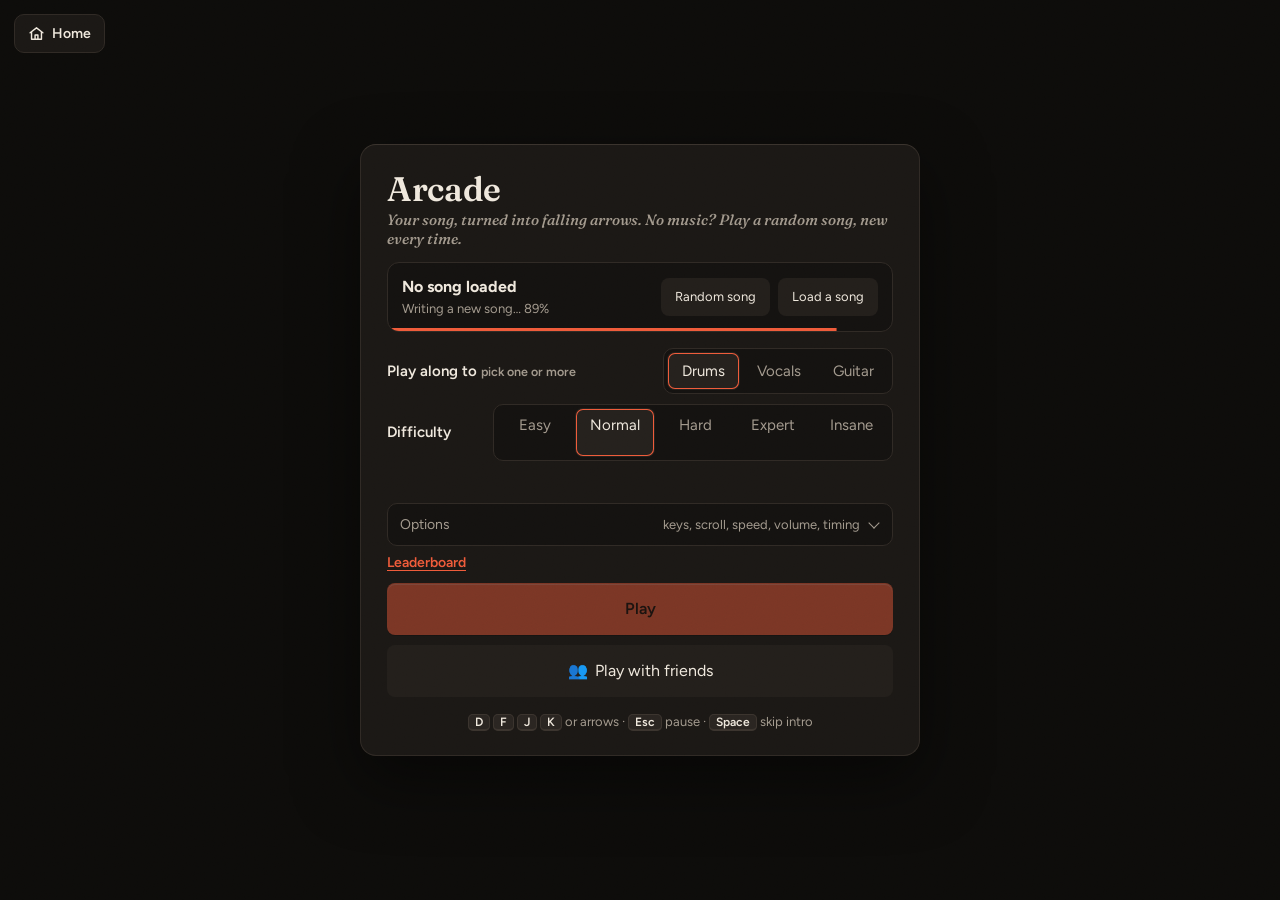
==== commit d715eb11: "D21: one name for the keyboard latency on both pages The Arcade's "Timing offset" and the trainer's " ====
--- a/arcade.html
+++ b/arcade.html
@@ -61,7 +61,7 @@
       <div class="arow"><span class="lbl">Scroll</span><div class="seg" id="aScroll"><button data-v="down">Down</button><button data-v="up">Up</button></div></div>
       <div class="arow"><span class="lbl">Speed <b id="aSpeedRead"></b></span><input type="range" id="aSpeed" min="1" max="4" step="0.1" aria-label="Scroll speed"></div>
       <div class="arow"><span class="lbl">Music volume <b id="aVolRead"></b></span><input type="range" id="aVol" class="aVol" min="0" max="1" step="0.05" aria-label="Music volume"></div>
-      <div class="arow"><span class="lbl">Timing offset</span><span class="offctl"><button data-off="-5" aria-label="5 ms earlier">−5</button><b id="aOffRead"></b><button data-off="5" aria-label="5 ms later">+5</button><button id="aCal" title="Tap along to clicks to measure it">Test…</button></span></div>
+      <div class="arow"><span class="lbl" title="How late your key presses (and taps) reach the game. The same setting as Keyboard in the trainer's Input settings.">Keyboard latency</span><span class="offctl"><button data-off="-5" aria-label="5 ms earlier">−5</button><b id="aOffRead"></b><button data-off="5" aria-label="5 ms later">+5</button><button id="aCal" title="Tap along to clicks to measure it">Test…</button></span></div>
       <div class="arow keysrow"><span class="lbl">Keys <small class="muted" id="aKeysHint"></small></span>
         <span class="keybinds" id="aKeys">
           <button data-lane="0" aria-label="Key for the left lane"><i style="color:#b69cff">←</i><b></b></button><button data-lane="1" aria-label="Key for the down lane"><i style="color:#5cc8f5">↓</i><b></b></button><button data-lane="2" aria-label="Key for the up lane"><i style="color:#7fdc8a">↑</i><b></b></button><button data-lane="3" aria-label="Key for the right lane"><i style="color:#ff8a8a">→</i><b></b></button>
@@ -147,7 +147,7 @@
       <details class="more aopts"><summary><span>Your options</span><span class="val">just for you</span></summary>
         <div class="arow"><span class="lbl">Scroll</span><div class="seg" id="mpScroll"><button data-v="down">Down</button><button data-v="up">Up</button></div></div>
         <div class="arow"><span class="lbl">Speed <b id="mpSpeedRead"></b></span><input type="range" id="mpSpeed" min="1" max="4" step="0.1" aria-label="Scroll speed"></div>
-        <p class="muted mpnote">Keys, volume and timing offset come from the Arcade's own options. Matches can't be paused, and nobody fails out: everyone plays to the end.</p>
+        <p class="muted mpnote">Keys, volume and keyboard latency come from the Arcade's own options. Matches can't be paused, and nobody fails out: everyone plays to the end.</p>
       </details>
       <p class="mpmsg" id="mpLobbyMsg" role="status"></p>
       <div class="actions"><button class="ghost" id="mpLeave">Leave</button><span class="spacer"></span><button id="mpReady">Ready</button><button class="primary" id="mpStartBtn">Start</button></div>
--- a/css/app.css
+++ b/css/app.css
@@ -112,14 +112,23 @@
 .tempo input::-webkit-inner-spin-button{display:none}
 .tempo span{font-size:12px;color:var(--muted);margin-right:4px}
 .stage[data-play=endless] .tempo,.stage[data-play=song] .tempo{display:none}
+/* D3: Daily sets its own level, time signature, bars and tempo, so those controls (and New, Path) go;
+   a read-only line takes their row instead, so the toolbar keeps its height and Daily's real tempo stays on screen */
+.dailyinfo{display:none;align-items:center;gap:6px;background:var(--chip);border-radius:var(--r-md);padding:9px 12px;font-size:14px;color:var(--muted);white-space:nowrap;overflow:hidden;text-overflow:ellipsis}
+.dailyinfo b{color:var(--ink)}
+.stage[data-play=daily] .dailyinfo{display:flex}
+.stage[data-play=daily] :is(#level,#meter,#barsSel,.tempo,#pathBtn,#newBtn){display:none}
+/* D4: Endless picks every rhythm itself, so New has nothing to do there */
+.stage[data-play=endless] #newBtn{display:none}
+/* D9: with notes from the song the chart decides the notes, so the difficulty level does nothing */
+.stage[data-play=song][data-src=song] #level{display:none}
 
 /* song bar */
 .songbar{display:none;flex-wrap:wrap;align-items:center;gap:8px 16px;background:var(--chip);border-radius:var(--r-lg);padding:9px 11px 11px;margin:4px 0 8px;position:relative;overflow:hidden;font-size:13.5px}
 .stage[data-play=song] .songbar{display:flex}
 .songbar button{background:var(--panel);padding:5px 9px;font-size:13px;border-radius:var(--r-sm)}
-.songbar .num{background:var(--panel);width:70px;-moz-appearance:textfield}
-.songbar .num::-webkit-inner-spin-button{display:none}
 .sgroup{display:flex;align-items:center;gap:4px}
+#songSetupBtn{white-space:nowrap}
 .sgroup.grow{flex:1;min-width:170px}
 .lab{font-size:11px;text-transform:uppercase;letter-spacing:.06em;color:var(--muted);font-weight:600;margin-right:3px}
 .songName{display:flex;flex-direction:column;min-width:0;max-width:260px}
@@ -198,6 +207,7 @@
 .center{text-align:center}
 .xpline{display:flex;align-items:center;gap:10px;margin-top:10px;font-size:13px;color:var(--muted);font-variant-numeric:tabular-nums}
 .xpline .xpbar{height:8px;flex:1}
+.achscope{margin:12px 0 6px}
 .achcat{border:1px solid var(--line);border-radius:var(--r-lg);margin:8px 0;padding:0 12px}
 .achcat>summary{display:flex;align-items:center;gap:12px;padding:11px 0;cursor:pointer;list-style:none}
 .achcat>summary::-webkit-details-marker{display:none}
@@ -399,7 +409,7 @@
   *,*::before,*::after{transition-duration:1ms !important;transition-delay:0s !important;animation-duration:1ms !important;animation-delay:0s !important;animation-iteration-count:1 !important;scroll-behavior:auto !important}
   .modal,.sheet,.sheet .tag,.barg{transition-duration:var(--dur-2) !important}
 }
-.toggle[hidden],.row[hidden]{display:none}
+.toggle[hidden],.row[hidden],.chips[hidden]{display:none}
 
 /* count reading */
 .csyl{fill:currentColor;font:700 21px system-ui,sans-serif;text-anchor:middle;font-variant-numeric:tabular-nums}
@@ -407,13 +417,9 @@
 .hold{fill:currentColor;opacity:.3}
 .cmeter{fill:var(--muted);font:700 15px system-ui,sans-serif;text-anchor:middle}
 .chand{fill:var(--muted);font:700 12px system-ui,sans-serif;text-anchor:middle}
-.viewseg{flex-wrap:nowrap;background:var(--chip);border-radius:var(--r-md);padding:2px;gap:2px}
-.viewseg button{background:transparent;padding:6px 11px}
-.viewseg button.on{background:var(--raise);box-shadow:inset 0 0 0 1px var(--line)}
 @media (max-width:640px){
-  .viewseg{grid-column:span 6} .viewseg button{flex:1;justify-content:center}
-  /* phone toolbar order: Start / Listen New Path / Notes-Count / the rest */
-  #startBtn{order:1} #listenBtn,#newBtn,#pathBtn{order:2} .viewseg{order:3} #level,#meter,#barsSel,.tempo,.chip-in{order:4}
+  /* phone toolbar order: Start / Listen New Path / the rest */
+  #startBtn{order:1} #listenBtn,#newBtn,#pathBtn{order:2} #level,#meter,#barsSel,.tempo,.chip-in{order:4}
   /* U1: the setup controls fold into one summary row, so the staff and lane fit on the screen with Start */
   .setupsum{display:flex;grid-column:span 6;order:4;justify-content:space-between;min-width:0;padding:9px 12px}
   .setupsum span{overflow:hidden;text-overflow:ellipsis;white-space:nowrap;min-width:0;text-align:left}
@@ -421,12 +427,18 @@
   .toolbar.setup-open .setupsum .chev{transform:rotate(180deg)}
   .toolbar:not(.setup-open) :is(#level,#meter,#barsSel,.tempo,.chip-in){display:none}
   .toolbar.setup-open :is(#level,#meter,#barsSel,.tempo,.chip-in){animation:reveal var(--dur-2) var(--ease-out) both}
+  .stage[data-play=daily] .setupsum{display:none}
+  .stage[data-play=daily] .dailyinfo{grid-column:span 6;order:4}
+  .stage[data-play=daily] #listenBtn{grid-column:span 6}
+  .stage[data-play=endless] :is(#listenBtn,#pathBtn){grid-column:span 3}
 }
 
 /* song setup */
 #ssCanvas{width:100%;height:190px;display:block;border-radius:var(--r-md);margin:12px 0 8px;border:1px solid var(--line)}
 .ss-bar{display:flex;align-items:center;gap:6px;flex-wrap:wrap;margin-top:10px}
 .ss-bar button{padding:6px 10px}
+.ss-bar .num{width:76px;font-variant-numeric:tabular-nums;-moz-appearance:textfield}
+.ss-bar .num::-webkit-inner-spin-button{display:none}
 .ss-bar .lab{margin-left:8px}
 .ss-bar .lab:first-child{margin-left:0}
 .ss-bar input[type=range]{flex:1;min-width:140px}
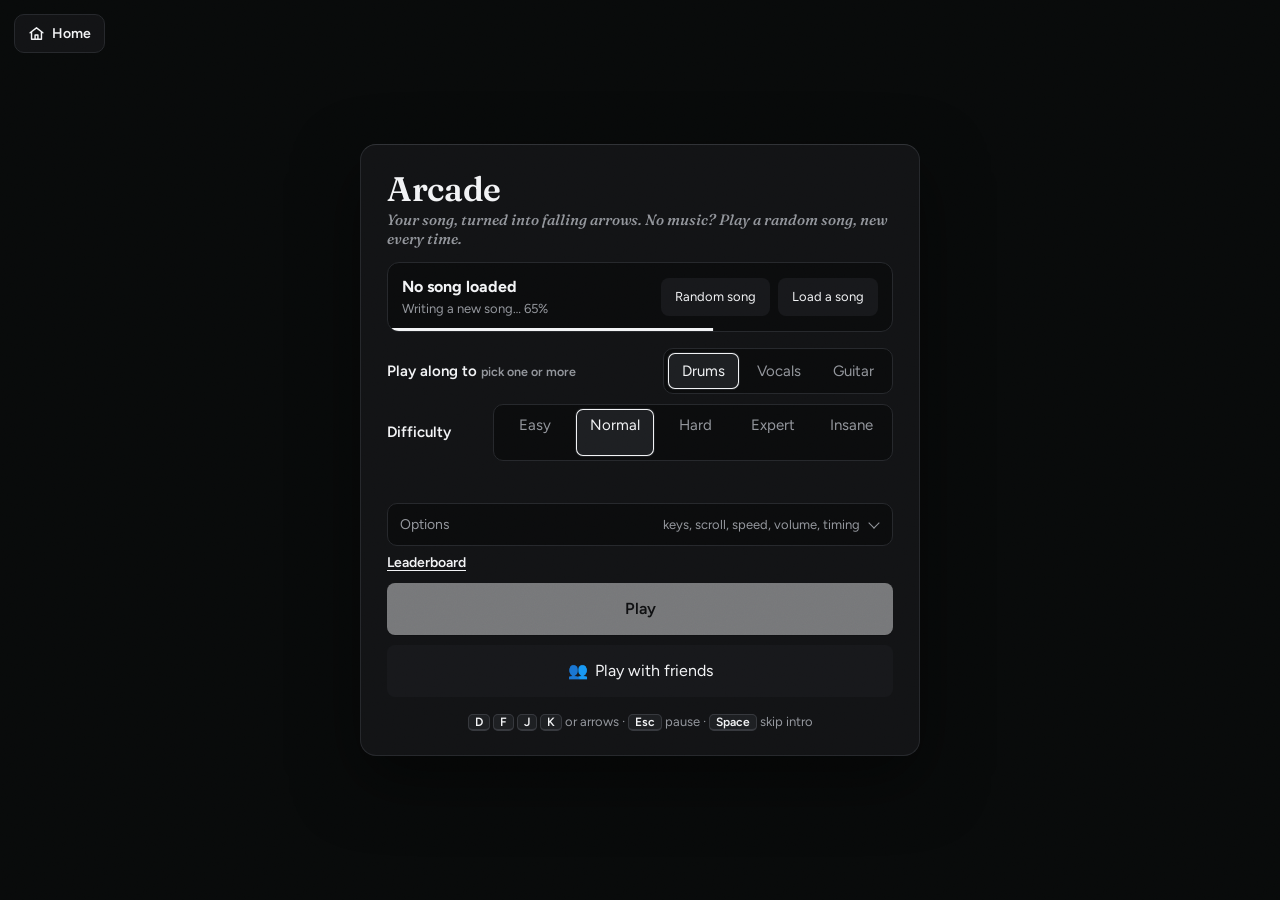
==== commit 5d5b4355: "Mono 1: the Mono palette, and every colour from one set of tokens White on graphite with no accent h" ====
--- a/arcade.html
+++ b/arcade.html
@@ -64,7 +64,7 @@
       <div class="arow"><span class="lbl" title="How late your key presses (and taps) reach the game. The same setting as Keyboard in the trainer's Input settings.">Keyboard latency</span><span class="offctl"><button data-off="-5" aria-label="5 ms earlier">−5</button><b id="aOffRead"></b><button data-off="5" aria-label="5 ms later">+5</button><button id="aCal" title="Tap along to clicks to measure it">Test…</button></span></div>
       <div class="arow keysrow"><span class="lbl">Keys <small class="muted" id="aKeysHint"></small></span>
         <span class="keybinds" id="aKeys">
-          <button data-lane="0" aria-label="Key for the left lane"><i style="color:#b69cff">←</i><b></b></button><button data-lane="1" aria-label="Key for the down lane"><i style="color:#5cc8f5">↓</i><b></b></button><button data-lane="2" aria-label="Key for the up lane"><i style="color:#7fdc8a">↑</i><b></b></button><button data-lane="3" aria-label="Key for the right lane"><i style="color:#ff8a8a">→</i><b></b></button>
+          <button data-lane="0" aria-label="Key for the left lane"><i style="color:var(--lane-0)">←</i><b></b></button><button data-lane="1" aria-label="Key for the down lane"><i style="color:var(--lane-1)">↓</i><b></b></button><button data-lane="2" aria-label="Key for the up lane"><i style="color:var(--lane-2)">↑</i><b></b></button><button data-lane="3" aria-label="Key for the right lane"><i style="color:var(--lane-3)">→</i><b></b></button>
           <button id="aKeysReset" class="ghost" title="Back to D F J K">Reset</button>
         </span></div>
       <label class="toggle">Hit sounds <input type="checkbox" id="aHitSnd"></label>
--- a/css/app.css
+++ b/css/app.css
@@ -1,10 +1,14 @@
-/* Warm charcoal, like a practice room after dark: one vermilion accent; green/blue/amber/red
-   only ever mean timing feedback. Headings in Fraunces, everything else in Figtree. */
+/* Mono ("Stage lights"): white on graphite with no accent hue, so green/blue/amber/red are the only colours
+   on screen and only ever mean timing feedback. Every colour on both pages, the canvases included, comes from here. */
 :root{
   color-scheme:dark;
-  --bg:#141210; --panel:#1b1815; --paper:#1b1815; --raise:#25211d; --ink:#efe8dd; --muted:#a39a8e; --line:#302a25;
-  --accent:#ef5b3a; --perfect:#7fd88f; --good:#6cb8f0; --ok:#e8c35a; --miss:#ff7a6b; --rest:#6b635a;
-  --lane:#171411; --chip:#231f1b; --shadow:none; --focus:#ef5b3a;
+  --bg:#0b0c0d; --panel:#121315; --paper:#121315; --raise:#1d1f22; --ink:#f2f3f5; --muted:#93969c; --line:#26282c;
+  --accent:#f2f3f5; --on-accent:#0b0c0d; --perfect:#5fe08a; --good:#55b6ff; --ok:#ffc94d; --miss:#ff6b6b; --rest:#4a4d52;
+  --lane:#0e0f11; --chip:#17181b; --shadow:none; --focus:#f2f3f5;
+  --edge:#303236; --kbd:#1d1f22; --kbd-edge:#36383d; --overlay:rgba(8,9,10,.78);
+  --gold:#ffd479; --warn:#ffb199;
+  /* Arcade: lane arrows, receptors and the field's bar lines */
+  --lane-0:#e4e6ea; --lane-1:#e4e6ea; --lane-2:#e4e6ea; --lane-3:#e4e6ea; --receptor:#4a4d52; --field-bar:#2a2c30;
   --serif:"Fraunces", "Twemoji", Georgia, "Times New Roman", serif; --sans:"Figtree", "Figtree Fallback", "Twemoji", system-ui, -apple-system, "Segoe UI", sans-serif;
   --early:#3f8aef; --late:#ec6430;
   /* motion and shape tokens: every transition and corner on the site uses these */
@@ -23,7 +27,7 @@
 button:hover{border-color:var(--line)}
 button:active{transform:scale(.97)}
 button svg{width:15px;height:15px;flex:none}
-button.primary{background:var(--accent);color:#fff;font-weight:600;min-width:98px;justify-content:center}
+button.primary{background:var(--accent);color:var(--on-accent);font-weight:600;min-width:98px;justify-content:center}
 button.ghost{background:transparent}
 button.ghost:hover{background:var(--chip)}
 button[hidden]{display:none}
@@ -38,7 +42,7 @@
 .modes button.on{background:var(--raise);color:var(--ink);box-shadow:inset 0 0 0 1px var(--line)}
 .hright{display:flex;align-items:center;gap:4px}
 .player{padding:5px 12px 5px 5px}
-.player .lvl{width:30px;height:30px;border-radius:50%;background:var(--accent);color:#fff;font-weight:800;display:grid;place-items:center;font-size:14px;font-variant-numeric:tabular-nums}
+.player .lvl{width:30px;height:30px;border-radius:50%;background:var(--accent);color:var(--on-accent);font-weight:800;display:grid;place-items:center;font-size:14px;font-variant-numeric:tabular-nums}
 .player .pinfo{display:flex;flex-direction:column;align-items:flex-start;gap:4px;min-width:96px}
 .player .pinfo b{font-size:13px;line-height:1}
 .xpbar{height:5px;border-radius:var(--r-pill);background:var(--line);overflow:hidden;width:100%}
@@ -88,7 +92,8 @@
 input[type=range]{width:100%;accent-color:var(--accent)}
 .toggle{display:flex;align-items:center;justify-content:space-between;gap:10px;margin:9px 0;font-size:14px;cursor:pointer}
 .toggle input{appearance:none;width:34px;height:20px;border-radius:var(--r-pill);background:var(--line);position:relative;cursor:pointer;transition:background var(--dur-2);flex:none;margin:0}
-.toggle input::after{content:"";position:absolute;top:3px;left:3px;width:14px;height:14px;border-radius:50%;background:#fff;transition:transform var(--dur-2)}
+.toggle input::after{content:"";position:absolute;top:3px;left:3px;width:14px;height:14px;border-radius:50%;background:var(--ink);transition:transform var(--dur-2),background var(--dur-2)}
+.toggle input:checked::after{background:var(--on-accent)}
 .toggle input:checked{background:var(--accent)}
 .toggle input:checked::after{transform:translateX(14px)}
 .inline{display:flex;align-items:center;gap:8px}
@@ -203,7 +208,7 @@
 .tile b{display:block;font-size:19px;font-variant-numeric:tabular-nums;white-space:nowrap;overflow:hidden;text-overflow:ellipsis}
 .tile span{font-size:12px;color:var(--muted)}
 .bigscore{font-size:52px;font-weight:900;text-align:center;letter-spacing:-.02em;font-variant-numeric:tabular-nums;margin:10px 0 0;line-height:1.1}
-.badge{display:inline-block;background:var(--accent);color:#fff;border-radius:var(--r-pill);padding:3px 11px;font-size:12px;font-weight:700}
+.badge{display:inline-block;background:var(--accent);color:var(--on-accent);border-radius:var(--r-pill);padding:3px 11px;font-size:12px;font-weight:700}
 .center{text-align:center}
 .xpline{display:flex;align-items:center;gap:10px;margin-top:10px;font-size:13px;color:var(--muted);font-variant-numeric:tabular-nums}
 .xpline .xpbar{height:8px;flex:1}
@@ -338,9 +343,9 @@
 
 /* ---- redesign: quieter surfaces, phone layout, reduced motion ---- */
 button{border-radius:var(--r-md)}
-button.primary{min-width:104px;color:#111}
+button.primary{min-width:104px;color:var(--on-accent)}
 select,.tempo,.num{border:1px solid var(--line)}
-.player .lvl{color:#111}
+.player .lvl{color:var(--on-accent)}
 .card{box-shadow:0 24px 64px rgba(0,0,0,.5)}
 /* below the header, so the Settings toggle stays visible and clickable */
 @media (min-width:641px){ .side{top:72px;border-top:1px solid var(--line);border-top-left-radius:14px} .side-head{border-top-left-radius:14px} }
@@ -470,11 +475,11 @@
 .card h3{font:italic 500 16px var(--serif);text-transform:none;letter-spacing:0;color:var(--ink)}
 /* controls with a little weight to them */
 button{border-radius:var(--r-sm)}
-button.primary{background:var(--accent);color:#1b0d08;box-shadow:inset 0 1px 0 rgba(255,255,255,.22),0 1px 0 rgba(0,0,0,.4)}
+button.primary{background:var(--accent);color:var(--on-accent);box-shadow:inset 0 1px 0 rgba(255,255,255,.22),0 1px 0 rgba(0,0,0,.4)}
 button.primary:hover{border-color:transparent;filter:brightness(1.06)}
-kbd{font:600 12px var(--sans);background:#2a2521;border:1px solid #3b342e;border-bottom-width:2px;border-radius:5px;padding:0 6px;color:var(--ink)}
-.stage{border-top-color:#3a332d}
-.player .lvl{font-family:var(--serif);font-weight:700;color:#1b0d08}
+kbd{font:600 12px var(--sans);background:var(--kbd);border:1px solid var(--kbd-edge);border-bottom-width:2px;border-radius:5px;padding:0 6px;color:var(--ink)}
+.stage{border-top-color:var(--edge)}
+.player .lvl{font-family:var(--serif);font-weight:700;color:var(--on-accent)}
 footer .sig{margin:10px 0 0;font:italic 14px var(--serif);color:var(--muted)}
 .seg{display:inline-flex;flex-wrap:wrap;border:1px solid var(--line);border-radius:var(--r-md);padding:3px;gap:2px;background:var(--bg)}
 .seg button{background:transparent;padding:7px 14px;border-radius:var(--r-sm);color:var(--muted)}
@@ -484,7 +489,7 @@
 
 /* achievement pop-ups */
 #achStack{position:fixed;top:16px;right:16px;z-index:60;display:flex;flex-direction:column;gap:8px;pointer-events:none}
-.achpop{display:flex;align-items:center;gap:12px;background:var(--raise);border:1px solid #4a3f36;border-left:3px solid var(--ok);border-radius:var(--r-lg);
+.achpop{display:flex;align-items:center;gap:12px;background:var(--raise);border:1px solid var(--kbd-edge);border-left:3px solid var(--ok);border-radius:var(--r-lg);
   padding:12px 16px 12px 12px;min-width:290px;max-width:360px;box-shadow:0 14px 40px rgba(0,0,0,.45);transform:translateX(24px);opacity:0;transition:transform var(--dur-3) var(--ease-out),opacity var(--dur-3) var(--ease-out)}
 .achpop.in{transform:none;opacity:1}
 .achpop.out{transform:translateX(24px);opacity:0}
--- a/css/arcade.css
+++ b/css/arcade.css
@@ -1,9 +1,9 @@
 /* Arcade page: a full-screen canvas with overlays for song select, pause and results */
 body.arcade{overflow:hidden;height:100vh}
 #field{position:fixed;inset:0;width:100vw;height:100vh;display:block;touch-action:none}
-.aov{position:fixed;inset:0;display:none;align-items:center;justify-content:center;padding:16px;background:rgba(12,10,9,.74);z-index:10}
+.aov{position:fixed;inset:0;display:none;align-items:center;justify-content:center;padding:16px;background:var(--overlay);z-index:10}
 .aov.show{display:flex}
-.apanel{background:var(--panel);border:1px solid var(--line);border-top-color:#3a332d;border-radius:var(--r-xl);padding:22px 26px 20px;width:min(560px,100%);max-height:calc(100vh - 32px);overflow:auto;box-shadow:0 24px 64px rgba(0,0,0,.5)}
+.apanel{background:var(--panel);border:1px solid var(--line);border-top-color:var(--edge);border-radius:var(--r-xl);padding:22px 26px 20px;width:min(560px,100%);max-height:calc(100vh - 32px);overflow:auto;box-shadow:0 24px 64px rgba(0,0,0,.5)}
 .apanel.small{width:min(360px,100%);display:flex;flex-direction:column;gap:10px}
 .apanel.small h2{margin:0 0 4px;text-align:center;font-size:26px}
 .apanel.small button{justify-content:center}
@@ -75,7 +75,7 @@
 /* U2: on phones and short landscape screens the menu reaches the top of the screen, under the fixed Home button,
    so the overlay leaves room for the button above it */
 @media (max-width:520px), (max-height:620px){ .aov{padding-top:64px} .apanel{max-height:calc(100vh - 80px)} }
-.homebtn:hover{border-color:#4a3f36}
+.homebtn:hover{border-color:var(--kbd-edge)}
 body.playing .homebtn{opacity:.3}
 body.playing .homebtn:hover{opacity:1}
 
@@ -137,7 +137,7 @@
 .mpplayers li b i{font-style:normal}
 .mpplayers li small{color:var(--muted);font-weight:500}
 .mpplayers .mpempty{justify-content:center;color:var(--muted);font-size:13px;border-style:dashed;background:transparent}
-.mpav{width:28px;height:28px;border-radius:50%;display:inline-grid;place-items:center;font-weight:700;color:#14110f;font-size:14px;flex:none}
+.mpav{width:28px;height:28px;border-radius:50%;display:inline-grid;place-items:center;font-weight:700;color:var(--on-accent);font-size:14px;flex:none}
 .mpst{font-size:13px;color:var(--muted)}
 .mpst.ok{color:var(--ok)}
 .mpping{color:var(--muted);font-size:12px;font-variant-numeric:tabular-nums}
@@ -158,16 +158,16 @@
 .mppod{list-style:none;padding:0;margin:16px 0;display:flex;flex-direction:column;gap:6px}
 .mppod li{display:grid;grid-template-columns:26px 30px 1fr auto;grid-template-rows:auto auto;column-gap:10px;align-items:center;background:var(--bg);border:1px solid var(--line);border-radius:var(--r-lg);padding:9px 14px;animation:tilein var(--dur-3) var(--ease-out) both}
 .mppod li:nth-child(2){animation-delay:.06s} .mppod li:nth-child(3){animation-delay:.12s} .mppod li:nth-child(4){animation-delay:.18s}
-.mppod li.won{border-color:#ffd479;background:color-mix(in srgb,#ffd479 9%,var(--bg))}
+.mppod li.won{border-color:var(--gold);background:color-mix(in srgb,var(--gold) 9%,var(--bg))}
 .mppod li.me b{color:var(--accent)}
 .mpplace{grid-row:span 2;font:700 22px "Fraunces",Georgia,serif;color:var(--muted)}
-.mppod li.won .mpplace{color:#ffd479}
+.mppod li.won .mpplace{color:var(--gold)}
 .mppod .mpav{grid-row:span 2}
 .mppod b{font-size:16px}
 .mpsc{grid-row:span 2;font:700 22px "Fraunces",Georgia,serif;font-variant-numeric:tabular-nums}
 .mppod small{color:var(--muted);font-size:12.5px}
 .mptablewrap{overflow-x:auto}
-.mptable td.best{color:#ffd479;font-weight:700}
+.mptable td.best{color:var(--gold);font-weight:700}
 .mpawards{display:grid;grid-template-columns:repeat(auto-fill,minmax(150px,1fr));gap:8px;margin-top:14px}
 .mpawards div{background:var(--bg);border:1px solid var(--line);border-radius:var(--r-lg);padding:10px;display:flex;flex-direction:column;animation:tilein var(--dur-3) var(--ease-out) both}
 .mpawards span{font-size:22px}
@@ -180,8 +180,8 @@
 .mptable td,.mptable th{padding:5px 8px}
 .mptable{font-size:13.5px}
 .mpres .mppod li{padding:7px 14px}
-.mpst.bad{color:#ffb199}
-.mpping.slow{color:#ffb199}
-.mpwarn{color:#ffb199;font-size:13.5px;margin:6px 0 0}
+.mpst.bad{color:var(--warn)}
+.mpping.slow{color:var(--warn)}
+.mpwarn{color:var(--warn);font-size:13.5px;margin:6px 0 0}
 
 .mpsharenote{font-size:12px;margin:6px 0 0;line-height:1.4}
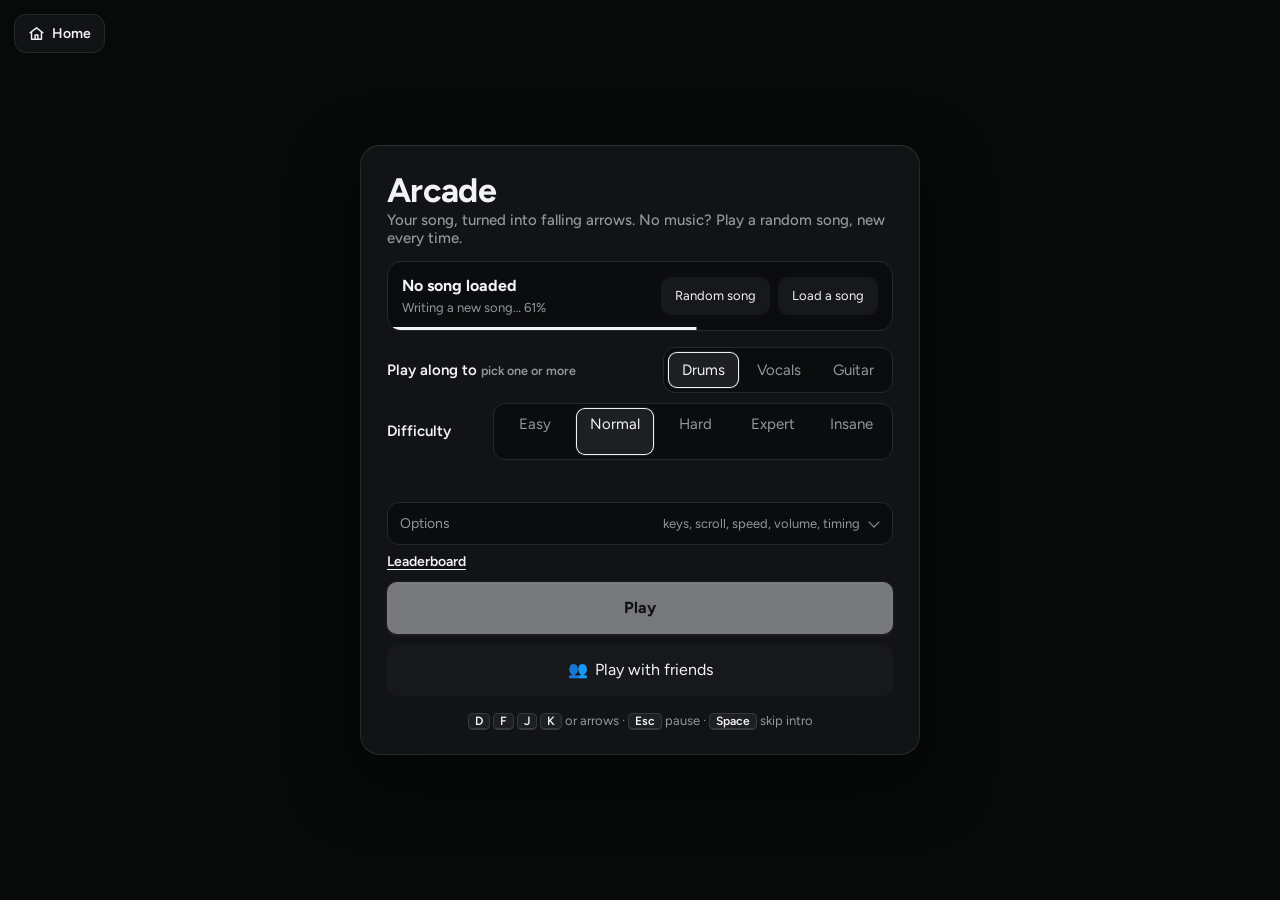
==== commit 330d2667: "Arcade: the Home button no longer sits under the health bar on phones On screens narrower than 580 p" ====
--- a/arcade.html
+++ b/arcade.html
@@ -31,7 +31,7 @@
 </head>
 <body class="arcade">
 <canvas id="field" aria-label="Playfield"></canvas>
-<a class="homebtn" id="homeBtn" href="index.html" title="Back to the trainer"><svg viewBox="0 0 24 24" fill="none" stroke="currentColor" stroke-width="2" stroke-linecap="round" stroke-linejoin="round"><path d="M3 11 12 4l9 7"/><path d="M5 10v10h14V10"/><path d="M10 20v-6h4v6"/></svg>Home</a>
+<a class="homebtn" id="homeBtn" href="index.html" title="Back to the trainer"><svg viewBox="0 0 24 24" fill="none" stroke="currentColor" stroke-width="2" stroke-linecap="round" stroke-linejoin="round"><path d="M3 11 12 4l9 7"/><path d="M5 10v10h14V10"/><path d="M10 20v-6h4v6"/></svg><span>Home</span></a>
 
 <!-- song select -->
 <div class="aov show boot" id="menu">
--- a/fonts/fonts.css
+++ b/fonts/fonts.css
@@ -1,6 +1,5 @@
-/* Fraunces and Figtree (SIL Open Font License), latin subset, served locally so the site looks the same offline.
-   Fraunces is cut down to what the headings use: weights 500-700, optical sizes 14-72, Latin-1 letters and the
-   punctuation and arrows found in the site's text (fontTools; 145 KB -> 100 KB). Anything else falls back to Georgia. */
+/* Figtree (SIL Open Font License), latin subset, served locally so the site looks the same offline. It is the
+   site's only typeface (Mono design, 2026-10); Fraunces was removed with it (-100 KB per first visit). */
 @font-face {
   font-family: 'Figtree';
   font-style: normal;
@@ -19,22 +18,6 @@
   descent-override: 25.36%;
   line-gap-override: 0%;
 }
-@font-face {
-  font-family: 'Fraunces';
-  font-style: italic;
-  font-weight: 500 700;
-  font-display: swap;
-  src: url(fraunces-italic.woff2) format('woff2');
-  unicode-range: U+0020-007E, U+00A0, U+00A9, U+00B1, U+00B7, U+00BD, U+00C0-00FF, U+2013-2014, U+2018-2019, U+201C-201D, U+2022, U+2026, U+2039-203A, U+2190-2193, U+2212, U+25A0, U+25B6, U+25B8, U+25C2;
-}
-@font-face {
-  font-family: 'Fraunces';
-  font-style: normal;
-  font-weight: 500 700;
-  font-display: swap;
-  src: url(fraunces-normal.woff2) format('woff2');
-  unicode-range: U+0020-007E, U+00A0, U+00A9, U+00B1, U+00B7, U+00BD, U+00C0-00FF, U+2013-2014, U+2018-2019, U+201C-201D, U+2022, U+2026, U+2039-203A, U+2190-2193, U+2212, U+25A0, U+25B6, U+25B8, U+25C2;
-}
 /* Twemoji (graphics CC-BY 4.0 by Twitter, https://github.com/twitter/twemoji; COLR font by Mozilla), subset to the emoji the site uses,
    so they show on computers without a color emoji font instead of empty boxes. Rebuild after adding new emoji. */
 @font-face {
--- a/css/app.css
+++ b/css/app.css
@@ -7,17 +7,19 @@
   --lane:#0e0f11; --chip:#17181b; --shadow:none; --focus:#f2f3f5;
   --edge:#303236; --kbd:#1d1f22; --kbd-edge:#36383d; --overlay:rgba(8,9,10,.78);
   --gold:#ffd479; --warn:#ffb199;
-  /* Arcade: lane arrows, receptors and the field's bar lines */
-  --lane-0:#e4e6ea; --lane-1:#e4e6ea; --lane-2:#e4e6ea; --lane-3:#e4e6ea; --receptor:#4a4d52; --field-bar:#2a2c30;
-  --serif:"Fraunces", "Twemoji", Georgia, "Times New Roman", serif; --sans:"Figtree", "Figtree Fallback", "Twemoji", system-ui, -apple-system, "Segoe UI", sans-serif;
+  /* Arcade: lane arrows (violet, cyan, blue, pink: hues clear of the Arcade's grade colours, Sick gold, Good green,
+     Shit/Miss red, and of the trainer's sky-blue Good), receptors and the field's bar lines */
+  --lane-0:#b48cff; --lane-1:#4fd8e0; --lane-2:#7b9bff; --lane-3:#ff7fd1; --receptor:#4a4d52; --field-bar:#2a2c30;
+  --serif:"Figtree", "Figtree Fallback", "Twemoji", system-ui, -apple-system, "Segoe UI", sans-serif;   /* one typeface (Mono); kept as a name so old rules still resolve */ --sans:"Figtree", "Figtree Fallback", "Twemoji", system-ui, -apple-system, "Segoe UI", sans-serif;
   --early:#3f8aef; --late:#ec6430;
   /* motion and shape tokens: every transition and corner on the site uses these */
   --dur-press:80ms; --dur-1:150ms; --dur-2:220ms; --dur-3:320ms; --dur-4:400ms;
   --ease-out:cubic-bezier(.2,.8,.2,1); --ease-spring:cubic-bezier(.3,1.5,.5,1);
-  --r-sm:8px; --r-md:10px; --r-lg:12px; --r-xl:16px; --r-2xl:18px; --r-pill:99px;
+  --r-sm:10px; --r-md:12px; --r-lg:14px; --r-xl:20px; --r-2xl:22px; --r-pill:99px;
 }
 *{box-sizing:border-box}
 html,body{margin:0;background:var(--bg);color:var(--ink);font:15px/1.5 var(--sans)}
+body{background:transparent}   /* the page colour is on html, so the stage light (body::before) can sit between them */
 main{max-width:1180px;margin:0 auto;padding:18px 16px 32px}
 /* U4: with the settings panel open beside the page (wide screens, where you can keep playing), the page makes room
    for it instead of being covered; when there's room for both anyway, nothing moves */
@@ -103,7 +105,7 @@
 /* stage */
 .stage{background:var(--panel);border:1px solid var(--line);border-radius:var(--r-xl);padding:14px 18px 14px;position:relative}
 .stage.hurt{animation:hurt .5s ease-out}
-@keyframes hurt{0%{box-shadow:0 0 0 3px var(--miss)}100%{box-shadow:0 0 0 0 transparent}}
+@keyframes hurt{0%{box-shadow:inset 0 0 0 2px var(--miss),inset 0 0 24px rgba(255,107,107,.18)}100%{box-shadow:inset 0 0 0 0 transparent,inset 0 0 0 transparent}}   /* inside the stage, like every glow */
 .toolbar{display:flex;flex-wrap:wrap;align-items:center;justify-content:space-between;gap:10px;padding-bottom:12px;margin-bottom:8px;border-bottom:1px solid var(--line)}
 .group{display:flex;align-items:center;gap:6px;flex-wrap:wrap}
 .setupsum{display:none}
@@ -170,15 +172,15 @@
 #countin b{display:inline-block;min-width:10px}
 #countin b.tick{animation:tick var(--dur-3) var(--ease-out)}
 @keyframes tick{from{transform:scale(1.6)}to{transform:scale(1)}}
-#lane{width:100%;height:92px;display:block;border-radius:var(--r-lg);margin-top:4px;touch-action:manipulation}
+#lane{width:100%;height:92px;display:block;border-radius:var(--r-lg);margin-top:4px;touch-action:manipulation;outline:1px solid var(--line);outline-offset:-1px}
 #lane.off{display:none}
 .stats{display:flex;align-items:center;gap:14px;min-height:44px;margin-top:8px;font-size:13.5px;color:var(--muted)}
-#acc{font-size:26px;font-weight:800;color:var(--ink);font-variant-numeric:tabular-nums}
+#acc{font-size:32px;font-weight:800;letter-spacing:-.02em;color:var(--ink);font-variant-numeric:tabular-nums}
 #acc:empty{display:none}
 #statText{flex:1}
 #statText b{color:var(--ink);font-weight:600}
 .hist{display:flex;gap:2px;align-items:flex-end;height:26px}
-.hist span{width:6px;border-radius:2px;background:var(--accent);opacity:.7;transition:height var(--dur-3)}
+.hist span{width:6px;border-radius:2px;background:var(--accent);opacity:.7;transform-origin:50% 100%}
 #toast{position:absolute;left:50%;top:10px;transform:translate(-50%,-6px);background:var(--ink);color:var(--bg);font-size:13px;padding:6px 12px;border-radius:var(--r-pill);opacity:0;pointer-events:none;transition:opacity var(--dur-2),transform var(--dur-2);white-space:nowrap;z-index:6;max-width:calc(100% - 20px);overflow:hidden;text-overflow:ellipsis}
 #toast.show{opacity:1;transform:translate(-50%,0)}
 footer{margin-top:14px;text-align:center;font-size:13px;line-height:1.9;color:var(--muted)}
@@ -207,7 +209,7 @@
 .tile{background:var(--chip);border-radius:var(--r-lg);padding:10px 12px;min-width:0}
 .tile b{display:block;font-size:19px;font-variant-numeric:tabular-nums;white-space:nowrap;overflow:hidden;text-overflow:ellipsis}
 .tile span{font-size:12px;color:var(--muted)}
-.bigscore{font-size:52px;font-weight:900;text-align:center;letter-spacing:-.02em;font-variant-numeric:tabular-nums;margin:10px 0 0;line-height:1.1}
+.bigscore{font-size:56px;font-weight:800;text-align:center;letter-spacing:-.02em;font-variant-numeric:tabular-nums;margin:10px 0 0;line-height:1.1}
 .badge{display:inline-block;background:var(--accent);color:var(--on-accent);border-radius:var(--r-pill);padding:3px 11px;font-size:12px;font-weight:700}
 .center{text-align:center}
 .xpline{display:flex;align-items:center;gap:10px;margin-top:10px;font-size:13px;color:var(--muted);font-variant-numeric:tabular-nums}
@@ -407,6 +409,54 @@
 @view-transition{navigation:auto}
 ::view-transition-old(root),::view-transition-new(root){animation-duration:var(--dur-2);animation-timing-function:var(--ease-out)}
 @media (prefers-reduced-motion: reduce){ @view-transition{navigation:none} }
+/* ---------- site-wide motion (phase 2, step 6): entrances, transitions, micro-interactions ----------
+   Transform and opacity only. Things that are on screen when the page opens rise in without fading, so the
+   browser counts them as painted straight away (an opacity-0 start delays LCP, see the Arcade menu). */
+@keyframes rise{from{transform:translateY(10px)}}
+@keyframes risefade{from{opacity:0;transform:translateY(8px)}}
+/* main.enter only for the first moment (ui.js removes it), so later animations on the stage (Endless's miss flash)
+   never hand back to this one and replay it */
+main.enter>header,main.enter>.stage,main.enter>footer{animation:rise var(--dur-4) var(--ease-out) both}
+main.enter>.stage{animation-delay:50ms} main.enter>footer{animation-delay:100ms}
+/* settings: the groups follow the sheet in */
+.side.open .grp{animation:risefade var(--dur-3) var(--ease-out) both}
+.side.open .grp:nth-child(2){animation-delay:40ms} .side.open .grp:nth-child(3){animation-delay:80ms}
+.side.open .grp:nth-child(4){animation-delay:120ms} .side.open .grp:nth-child(n+5){animation-delay:160ms}
+/* dialogs: the card's contents arrive in order, result tiles and path steps one after another */
+.modal.show .card>*{animation:risefade var(--dur-3) var(--ease-out) both}
+.modal.show .card>:nth-child(2){animation-delay:30ms} .modal.show .card>:nth-child(3){animation-delay:60ms}
+.modal.show .card>:nth-child(4){animation-delay:90ms} .modal.show .card>:nth-child(5){animation-delay:120ms}
+.modal.show .card>:nth-child(n+6){animation-delay:150ms}
+.modal.show .tiles .tile,.modal.show .path .node{animation:risefade var(--dur-3) var(--ease-out) both}
+.modal.show :is(.tiles .tile,.path .node):nth-child(2){animation-delay:140ms} .modal.show :is(.tiles .tile,.path .node):nth-child(3){animation-delay:180ms}
+.modal.show :is(.tiles .tile,.path .node):nth-child(4){animation-delay:220ms} .modal.show :is(.tiles .tile,.path .node):nth-child(5){animation-delay:260ms}
+.modal.show :is(.tiles .tile,.path .node):nth-child(6){animation-delay:300ms} .modal.show :is(.tiles .tile,.path .node):nth-child(n+7){animation-delay:340ms}
+.modal.show .tiles .tile:first-child,.modal.show .path .node:first-child{animation-delay:100ms}
+.modal.show .bigscore{animation:risefade var(--dur-4) var(--ease-spring) 40ms both}
+/* buttons press in fast and spring back on release */
+button{transition:background var(--dur-1),border-color var(--dur-1),color var(--dur-1),box-shadow var(--dur-1),transform var(--dur-3) var(--ease-spring),filter var(--dur-1)}
+button:active{transition-duration:var(--dur-1),var(--dur-1),var(--dur-1),var(--dur-1),var(--dur-press),var(--dur-1)}
+/* icons that do what they say: Start's arrow leans forward, the settings sliders slide, close turns */
+#startBtn svg,#sideClose svg,#setBtn svg{transition:transform var(--dur-3) var(--ease-out)}
+#startBtn:hover svg{transform:translateX(2px)}
+#setBtn svg circle{transition:transform var(--dur-3) var(--ease-spring)}
+#setBtn:hover svg circle:first-of-type{transform:translateX(-4px)} #setBtn:hover svg circle:last-of-type{transform:translateX(4px)}
+#setBtn[aria-expanded=true] .chev{transform:rotate(180deg)}
+#sideClose:hover svg{transform:rotate(90deg)}
+/* toggles: the knob stretches while pressed and springs across */
+.toggle input::after{transition:transform var(--dur-3) var(--ease-spring),background var(--dur-2)}
+.toggle input:active::after{transform:scaleX(1.3);transform-origin:0 50%}
+.toggle input:checked:active::after{transform:translateX(14px) scaleX(1.3);transform-origin:100% 50%}
+/* learning-path steps lift under the pointer (and still press in) */
+.node{transition:background var(--dur-1),transform var(--dur-3) var(--ease-spring)}
+.node:not(.locked):hover{transform:translateY(-2px)}
+.node:not(.locked):active{transform:scale(.97);transition-duration:var(--dur-1),var(--dur-press)}
+.arcade-link{transition:color var(--dur-1),background var(--dur-1)}
+/* keyboard focus: the ring settles onto the control instead of blinking on */
+:focus-visible{animation:focusin var(--dur-2) var(--ease-out)}
+@keyframes focusin{from{outline-offset:6px;outline-color:transparent}}
+#acc{transform-origin:0 60%}
+
 /* Reduced motion: nothing moves, scales or bounces. Plain fades that only change opacity (dialogs, the "Up next"
    line, sight-reading bars) stay as a short fade so changes are still easy to follow. 1 ms rather than 0 so code
    that waits for an animation or transition to end still hears about it. */
@@ -452,15 +502,16 @@
 .arcade-link:hover{color:var(--ink);background:var(--chip)}
 
 /* ---- personality: type, texture, tactile controls ---- */
-/* a very faint paper grain over everything */
-body::before{content:"";position:fixed;inset:0;pointer-events:none;z-index:100;opacity:.045;mix-blend-mode:overlay;
-  background-image:url("data:image/svg+xml,%3Csvg xmlns='http://www.w3.org/2000/svg' width='160' height='160'%3E%3Cfilter id='n'%3E%3CfeTurbulence type='fractalNoise' baseFrequency='.9' numOctaves='2' stitchTiles='stitch'/%3E%3C/filter%3E%3Crect width='100%25' height='100%25' filter='url(%23n)'/%3E%3C/svg%3E")}
-h1,h2,.card h2,.side-head h2,.atitle{font-family:var(--serif);font-weight:600;letter-spacing:-.01em}
+/* Mono stage light: a soft light from above, on its own fixed layer behind the page, so it never ends where the
+   content ends and never repaints on scroll. (Replaces the paper grain.) */
+body::before{content:"";position:fixed;inset:0;z-index:-1;pointer-events:none;
+  background:radial-gradient(130% 70% at 50% -10%,#1c1e22 0%,rgba(28,30,34,.55) 35%,rgba(11,12,13,0) 70%)}
+h1,h2,.card h2,.side-head h2,.atitle{font-family:var(--sans);font-weight:800;letter-spacing:-.02em}
 .card h2{font-size:24px}
 .brand{display:flex;align-items:baseline;gap:10px;color:var(--ink);text-decoration:none}
-.brand h1{font-size:23px;font-weight:600;margin:0}
-.brand h1 em{font-style:italic;font-weight:500;color:var(--accent)}
-.tagline{font-family:var(--serif);font-style:italic;color:var(--muted);font-size:14px}
+.brand h1{font-size:23px;font-weight:800;margin:0}
+.brand h1 em{font-style:normal;font-weight:400;color:var(--ink)}
+.tagline{font:600 11px var(--sans);text-transform:uppercase;letter-spacing:.12em;color:var(--muted)}
 /* editorial tabs instead of pills */
 .modes{background:none;padding:0;gap:4px;border-radius:0}
 .modes button{font-size:15px;padding:8px 12px;border-radius:0;border:0;border-bottom:2px solid transparent}
@@ -471,21 +522,21 @@
 .modebar{position:absolute;left:0;bottom:0;width:1px;height:2px;background:var(--accent);transform-origin:0 0;pointer-events:none}
 .modes.slide.ready .modebar{transition:transform var(--dur-3) var(--ease-out)}
 /* section titles read like headings, not labels */
-.grp h3{font:italic 500 17px var(--serif);text-transform:none;letter-spacing:0;color:var(--ink);margin-bottom:6px}
-.card h3{font:italic 500 16px var(--serif);text-transform:none;letter-spacing:0;color:var(--ink)}
+.grp h3{font:700 15px var(--sans);text-transform:none;letter-spacing:-.005em;color:var(--ink);margin-bottom:6px}
+.card h3{font:700 14.5px var(--sans);text-transform:none;letter-spacing:0;color:var(--ink)}
 /* controls with a little weight to them */
 button{border-radius:var(--r-sm)}
-button.primary{background:var(--accent);color:var(--on-accent);box-shadow:inset 0 1px 0 rgba(255,255,255,.22),0 1px 0 rgba(0,0,0,.4)}
+button.primary{background:var(--accent);color:var(--on-accent);font-weight:800;box-shadow:inset 0 1px 0 rgba(255,255,255,.75),inset 0 0 0 1px rgba(255,255,255,.4),0 0 0 1px rgba(255,255,255,.06),0 2px 6px -2px rgba(255,255,255,.22)}
 button.primary:hover{border-color:transparent;filter:brightness(1.06)}
 kbd{font:600 12px var(--sans);background:var(--kbd);border:1px solid var(--kbd-edge);border-bottom-width:2px;border-radius:5px;padding:0 6px;color:var(--ink)}
 .stage{border-top-color:var(--edge)}
-.player .lvl{font-family:var(--serif);font-weight:700;color:var(--on-accent)}
-footer .sig{margin:10px 0 0;font:italic 14px var(--serif);color:var(--muted)}
+.player .lvl{font-family:var(--sans);font-weight:800;color:var(--on-accent)}
+footer .sig{margin:10px 0 0;font:500 13px var(--sans);color:var(--muted)}
 .seg{display:inline-flex;flex-wrap:wrap;border:1px solid var(--line);border-radius:var(--r-md);padding:3px;gap:2px;background:var(--bg)}
 .seg button{background:transparent;padding:7px 14px;border-radius:var(--r-sm);color:var(--muted)}
 .seg button:hover{color:var(--ink);border-color:transparent}
 .seg button.on{background:var(--raise);color:var(--ink);box-shadow:inset 0 0 0 1px var(--accent)}
-@media (max-width:640px){ .brand{flex-direction:column;align-items:center;gap:0} .tagline{font-size:13px} }
+@media (max-width:640px){ .brand{flex-direction:column;align-items:center;gap:2px} .tagline{font-size:10.5px} }
 
 /* achievement pop-ups */
 #achStack{position:fixed;top:16px;right:16px;z-index:60;display:flex;flex-direction:column;gap:8px;pointer-events:none}
@@ -496,7 +547,7 @@
 .achpop .ai{font-size:30px;line-height:1}
 .achpop .at{display:flex;flex-direction:column;min-width:0}
 .achpop small{font-size:11.5px;text-transform:uppercase;letter-spacing:.08em;color:var(--ok);font-weight:700}
-.achpop b{font:600 17px var(--serif)}
+.achpop b{font:700 16px var(--sans)}
 .achpop em{font-style:normal;font-size:13px;color:var(--muted)}
 .achpop .ax{margin-left:auto;font-weight:700;color:var(--ok);font-variant-numeric:tabular-nums;white-space:nowrap}
 @media (max-width:640px){ #achStack{left:12px;right:12px;top:12px} .achpop{min-width:0;max-width:none} }
--- a/css/arcade.css
+++ b/css/arcade.css
@@ -11,7 +11,7 @@
 .back{color:var(--muted);text-decoration:none;font-size:14px}
 .back:hover{color:var(--ink)}
 .atitle{font-size:34px;margin:4px 0 2px;line-height:1.1}
-.asub{margin:0 0 14px;color:var(--muted);font:italic 15px var(--serif)}
+.asub{margin:0 0 14px;color:var(--muted);font:500 15px var(--sans)}
 .asong{display:flex;align-items:center;justify-content:space-between;gap:12px;background:var(--bg);border:1px solid var(--line);border-radius:var(--r-lg);padding:12px 14px;margin-bottom:16px}
 .asong>div{display:flex;flex-direction:column;min-width:0}
 .asong b{white-space:nowrap;overflow:hidden;text-overflow:ellipsis;font-size:16px}
@@ -41,7 +41,7 @@
 button:disabled{opacity:.45;cursor:not-allowed;filter:none}
 .keys{text-align:center;color:var(--muted);font-size:13px;margin:12px 0 0;line-height:2}
 .grade{display:flex;align-items:center;justify-content:center;gap:16px;margin:10px 0 6px}
-.grade b{font:italic 700 72px/1 var(--serif)}
+.grade b{font:800 72px/1 var(--sans);letter-spacing:-.03em}
 .grade span{font-size:22px;color:var(--ink);font-variant-numeric:tabular-nums;line-height:1.2}
 .grade small{font-size:14px;color:var(--muted)}
 .grade .badge{font-style:normal}
@@ -78,6 +78,8 @@
 .homebtn:hover{border-color:var(--kbd-edge)}
 body.playing .homebtn{opacity:.3}
 body.playing .homebtn:hover{opacity:1}
+/* narrow screens during play: just the house icon (a 44 px target), so the health bar beside it keeps its width */
+@media (max-width:579px){ body.playing .homebtn{min-width:44px;min-height:44px;justify-content:center;padding:8px;gap:0} body.playing .homebtn span{display:none} }
 
 /* keybinds */
 .keysrow{flex-wrap:wrap}
@@ -126,7 +128,7 @@
 .mpmsg{min-height:20px;margin:12px 0 0;color:var(--muted);font-size:14px}
 .mphead{display:flex;align-items:center;justify-content:space-between;gap:12px;flex-wrap:wrap;margin-bottom:14px}
 .mphead .lbl{display:block;font-size:12.5px;color:var(--muted)}
-.mpcode{font:700 34px/1.1 "Fraunces",Georgia,serif;letter-spacing:.14em;color:var(--accent)}
+.mpcode{font:800 34px/1.1 var(--sans);font-variant-numeric:tabular-nums;letter-spacing:.14em;color:var(--accent)}
 .mpshare{display:flex;gap:8px}
 .mpsong{flex-direction:column;align-items:flex-start;gap:2px;margin-bottom:10px}
 .mpsongbtns{display:flex;gap:8px}
@@ -160,11 +162,11 @@
 .mppod li:nth-child(2){animation-delay:.06s} .mppod li:nth-child(3){animation-delay:.12s} .mppod li:nth-child(4){animation-delay:.18s}
 .mppod li.won{border-color:var(--gold);background:color-mix(in srgb,var(--gold) 9%,var(--bg))}
 .mppod li.me b{color:var(--accent)}
-.mpplace{grid-row:span 2;font:700 22px "Fraunces",Georgia,serif;color:var(--muted)}
+.mpplace{grid-row:span 2;font:800 22px var(--sans);color:var(--muted)}
 .mppod li.won .mpplace{color:var(--gold)}
 .mppod .mpav{grid-row:span 2}
 .mppod b{font-size:16px}
-.mpsc{grid-row:span 2;font:700 22px "Fraunces",Georgia,serif;font-variant-numeric:tabular-nums}
+.mpsc{grid-row:span 2;font:800 22px var(--sans);font-variant-numeric:tabular-nums}
 .mppod small{color:var(--muted);font-size:12.5px}
 .mptablewrap{overflow-x:auto}
 .mptable td.best{color:var(--gold);font-weight:700}
@@ -185,3 +187,19 @@
 .mpwarn{color:var(--warn);font-size:13.5px;margin:6px 0 0}
 
 .mpsharenote{font-size:12px;margin:6px 0 0;line-height:1.4}
+
+/* ---------- site-wide motion (phase 2, step 6) ---------- */
+/* the song-select menu's sections arrive one after another; on the page's first paint they rise without
+   fading, like the panel itself (#menu.boot above), so the menu still counts as painted straight away */
+#menu.show .apanel>*{animation:risefade var(--dur-3) var(--ease-out) both}
+#menu.boot .apanel>*{animation-name:rise}
+#menu.show .apanel>:nth-child(2){animation-delay:30ms} #menu.show .apanel>:nth-child(3){animation-delay:60ms}
+#menu.show .apanel>:nth-child(4){animation-delay:90ms} #menu.show .apanel>:nth-child(5){animation-delay:120ms}
+#menu.show .apanel>:nth-child(6){animation-delay:150ms} #menu.show .apanel>:nth-child(n+7){animation-delay:180ms}
+/* results: accuracy and the buttons follow the grade */
+#results.show .grade span{animation:tilein var(--dur-3) var(--ease-out) .18s both}
+#results.show .actions{animation:tilein var(--dur-3) var(--ease-out) .3s both}
+.grade span i{font-style:normal;font-variant-numeric:tabular-nums}
+/* micro-interactions */
+.homebtn svg{transition:transform var(--dur-3) var(--ease-spring)}
+.homebtn:hover svg{transform:translateY(-2px)}
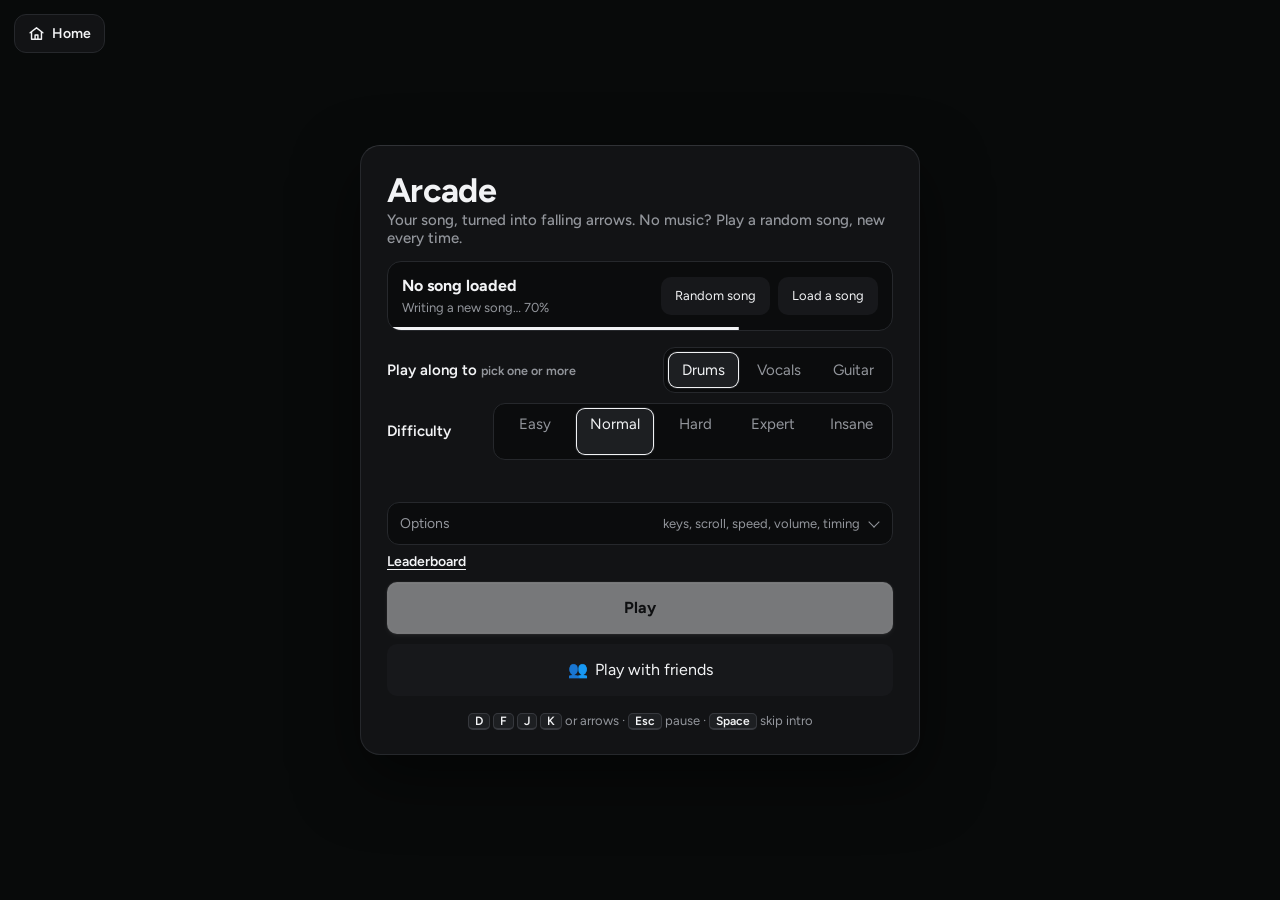
==== commit 4b3ed8e8: "Transfer G3: back up or move progress with a backup file or a save code Profile (trainer) and Option" ====
--- a/arcade.html
+++ b/arcade.html
@@ -69,6 +69,7 @@
         </span></div>
       <label class="toggle">Hit sounds <input type="checkbox" id="aHitSnd"></label>
       <label class="toggle">No fail <input type="checkbox" id="aNoFail"></label>
+      <div class="arow"><span class="lbl">Your progress</span><button id="aXfer">Back up or move…</button></div>
       <label class="toggle" title="Bigger sound buffers. Use this if songs crackle or sound like static (common on Linux). Reloads the page.">Smooth audio (fixes crackling) <input type="checkbox" id="aSmooth"></label>
     </details>
 
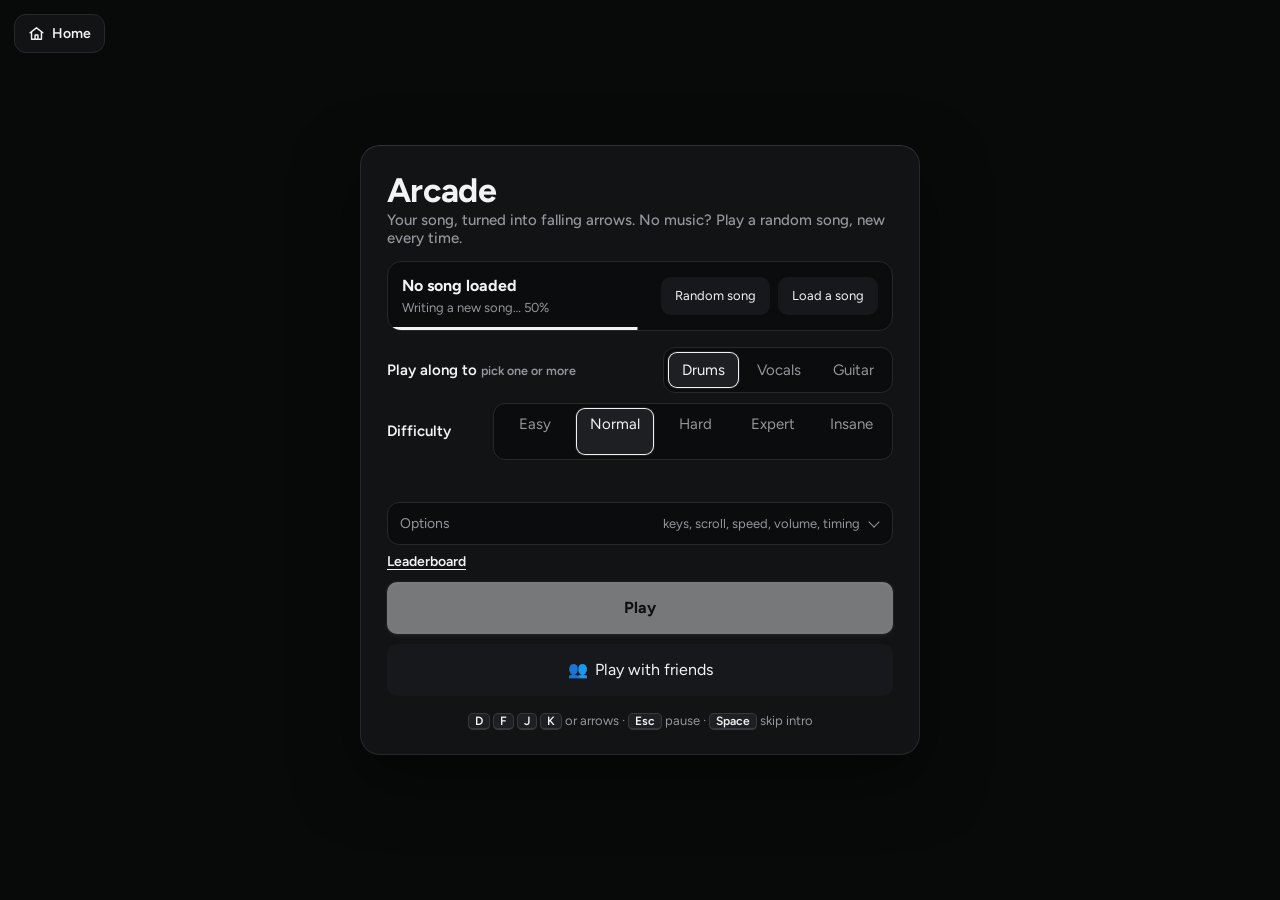
==== commit dbae2bdc: "Arcade: lane keys on the same key screen as the trainer and the kit Options → Keys → Change…: one ke" ====
--- a/arcade.html
+++ b/arcade.html
@@ -62,11 +62,8 @@
       <div class="arow"><span class="lbl">Speed <b id="aSpeedRead"></b></span><input type="range" id="aSpeed" min="1" max="4" step="0.1" aria-label="Scroll speed"></div>
       <div class="arow"><span class="lbl">Music volume <b id="aVolRead"></b></span><input type="range" id="aVol" class="aVol" min="0" max="1" step="0.05" aria-label="Music volume"></div>
       <div class="arow"><span class="lbl" title="How late your key presses (and taps) reach the game. The same setting as Keyboard in the trainer's Input settings.">Keyboard latency</span><span class="offctl"><button data-off="-5" aria-label="5 ms earlier">−5</button><b id="aOffRead"></b><button data-off="5" aria-label="5 ms later">+5</button><button id="aCal" title="Tap along to clicks to measure it">Test…</button></span></div>
-      <div class="arow keysrow"><span class="lbl">Keys <small class="muted" id="aKeysHint"></small></span>
-        <span class="keybinds" id="aKeys">
-          <button data-lane="0" aria-label="Key for the left lane"><i style="color:var(--lane-0)">←</i><b></b></button><button data-lane="1" aria-label="Key for the down lane"><i style="color:var(--lane-1)">↓</i><b></b></button><button data-lane="2" aria-label="Key for the up lane"><i style="color:var(--lane-2)">↑</i><b></b></button><button data-lane="3" aria-label="Key for the right lane"><i style="color:var(--lane-3)">→</i><b></b></button>
-          <button id="aKeysReset" class="ghost" title="Back to D F J K">Reset</button>
-        </span></div>
+      <div class="arow keysrow"><span class="lbl">Keys <span class="keysnow" id="aKeysNow"></span></span><button id="aKeysEdit" aria-expanded="false" aria-controls="aKeymap">Change…</button></div>
+      <div class="akeymap" id="aKeymap" hidden></div>
       <label class="toggle">Hit sounds <input type="checkbox" id="aHitSnd"></label>
       <label class="toggle">No fail <input type="checkbox" id="aNoFail"></label>
       <div class="arow"><span class="lbl">Your progress</span><button id="aXfer">Back up or move…</button></div>
--- a/css/app.css
+++ b/css/app.css
@@ -273,6 +273,7 @@
 .nocounts .cnt,.nocounts .ampdash{display:none}
 .ph{position:absolute;left:0;top:0;width:1px;height:1px;background:var(--accent);opacity:0;transform-origin:0 0;will-change:transform;pointer-events:none}
 .ph.on{opacity:.55}
+.ph.on.rest{opacity:.28}
 .tup{fill:var(--ink);font:italic 700 12px Georgia,serif;text-anchor:middle}
 .tupb{color:var(--ink);opacity:.7}
 @media (max-width:640px){
--- a/css/arcade.css
+++ b/css/arcade.css
@@ -81,15 +81,9 @@
 /* narrow screens during play: just the house icon (a 44 px target), so the health bar beside it keeps its width */
 @media (max-width:579px){ body.playing .homebtn{min-width:44px;min-height:44px;justify-content:center;padding:8px;gap:0} body.playing .homebtn span{display:none} }
 
-/* keybinds */
-.keysrow{flex-wrap:wrap}
-.keysrow .lbl small{display:block;font-weight:400;font-size:12.5px;margin-top:2px}
-.keybinds{display:inline-flex;gap:6px;flex-wrap:wrap}
-.keybinds button{flex-direction:column;gap:1px;min-width:46px;padding:5px 8px;justify-content:center;line-height:1.1}
-.keybinds button i{font-style:normal;font-size:17px;font-weight:700;line-height:1}
-.keybinds button b{font-size:15px;min-width:1ch}
-.keybinds button.on{border-color:var(--accent);box-shadow:0 0 0 2px color-mix(in srgb,var(--accent) 35%,transparent)}
-.keybinds #aKeysReset{flex-direction:row;font-size:13px}
+/* lane keys: the current four, and the key screen (css/keymap.css) under them */
+.keysrow .keysnow{display:inline-flex;gap:4px;margin-left:8px}
+.akeymap{margin:4px 0 10px}
 
 /* small motion */
 .aov.show .apanel{animation:panelin var(--dur-2) var(--ease-out)}
@@ -108,8 +102,6 @@
 .diffs small{transition:color var(--dur-1)}
 .homebtn{transition:opacity var(--dur-2),transform var(--dur-1),border-color var(--dur-1)}
 .homebtn:hover{transform:translateY(-1px)}
-.keybinds button.on b{animation:blink 1s steps(2) infinite}
-@keyframes blink{50%{opacity:.25}}
 .lb tr{animation:tilein var(--dur-2) var(--ease-out) both}
 
 /* ---------- multiplayer ---------- */
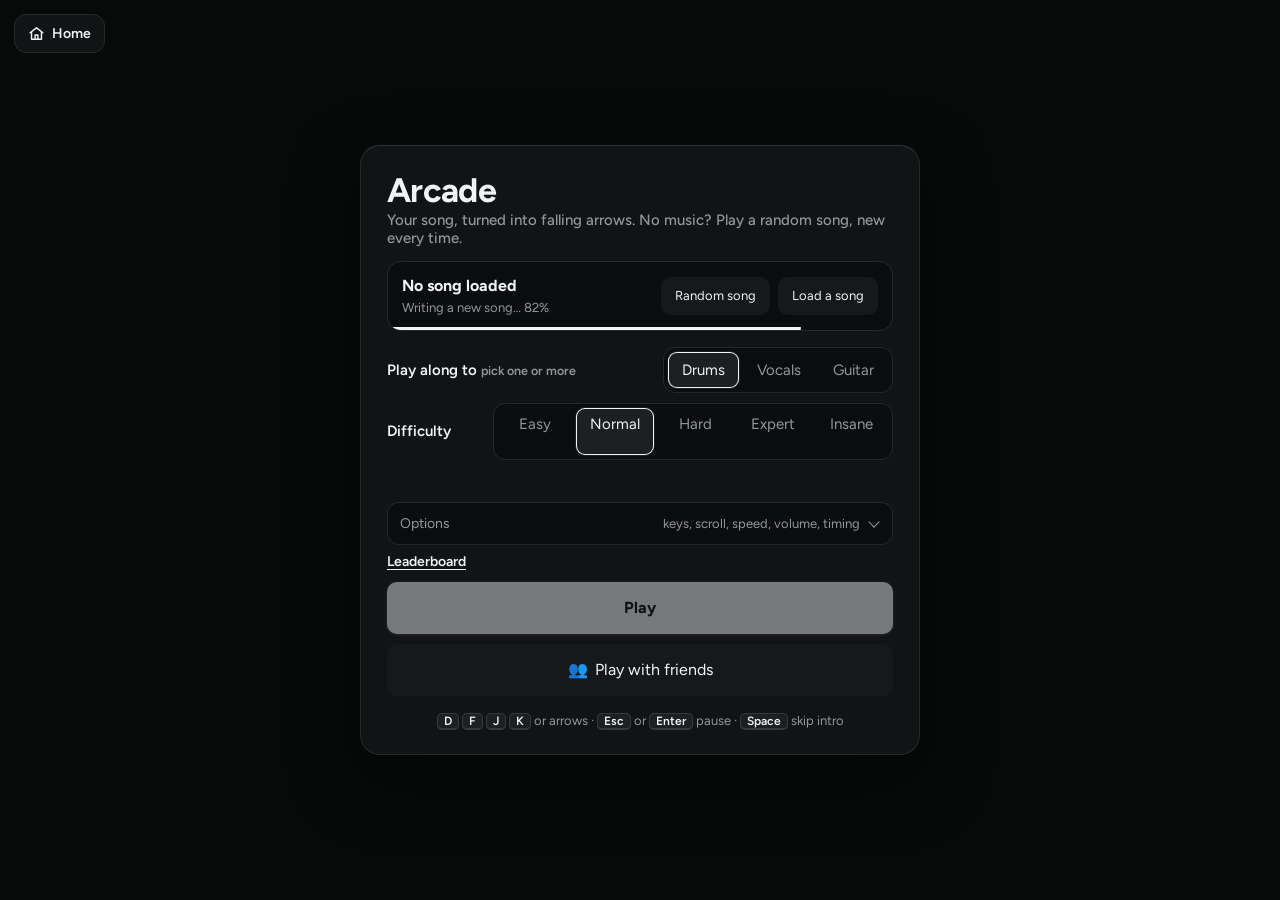
==== commit 6757da81: "Arcade: Enter pauses a song like Escape (in a match, it offers to leave) Co-Authored-By: Claude Opus" ====
--- a/arcade.html
+++ b/arcade.html
@@ -73,7 +73,7 @@
     <p class="abest"><span id="aBest"></span> <button id="aBoard" class="linkish">Leaderboard</button></p>
     <button id="aPlay" class="primary big" disabled>Play</button>
     <button id="aMulti" class="big mpbtn"><span aria-hidden="true">👥</span> Play with friends</button>
-    <p class="keys"><span id="aKeysMenu"><kbd>D</kbd> <kbd>F</kbd> <kbd>J</kbd> <kbd>K</kbd></span> or arrows · <kbd>Esc</kbd> pause · <kbd>Space</kbd> skip intro</p>
+    <p class="keys"><span id="aKeysMenu"><kbd>D</kbd> <kbd>F</kbd> <kbd>J</kbd> <kbd>K</kbd></span> or arrows · <kbd>Esc</kbd> or <kbd>Enter</kbd> pause · <kbd>Space</kbd> skip intro</p>
   </div>
 </div>
 
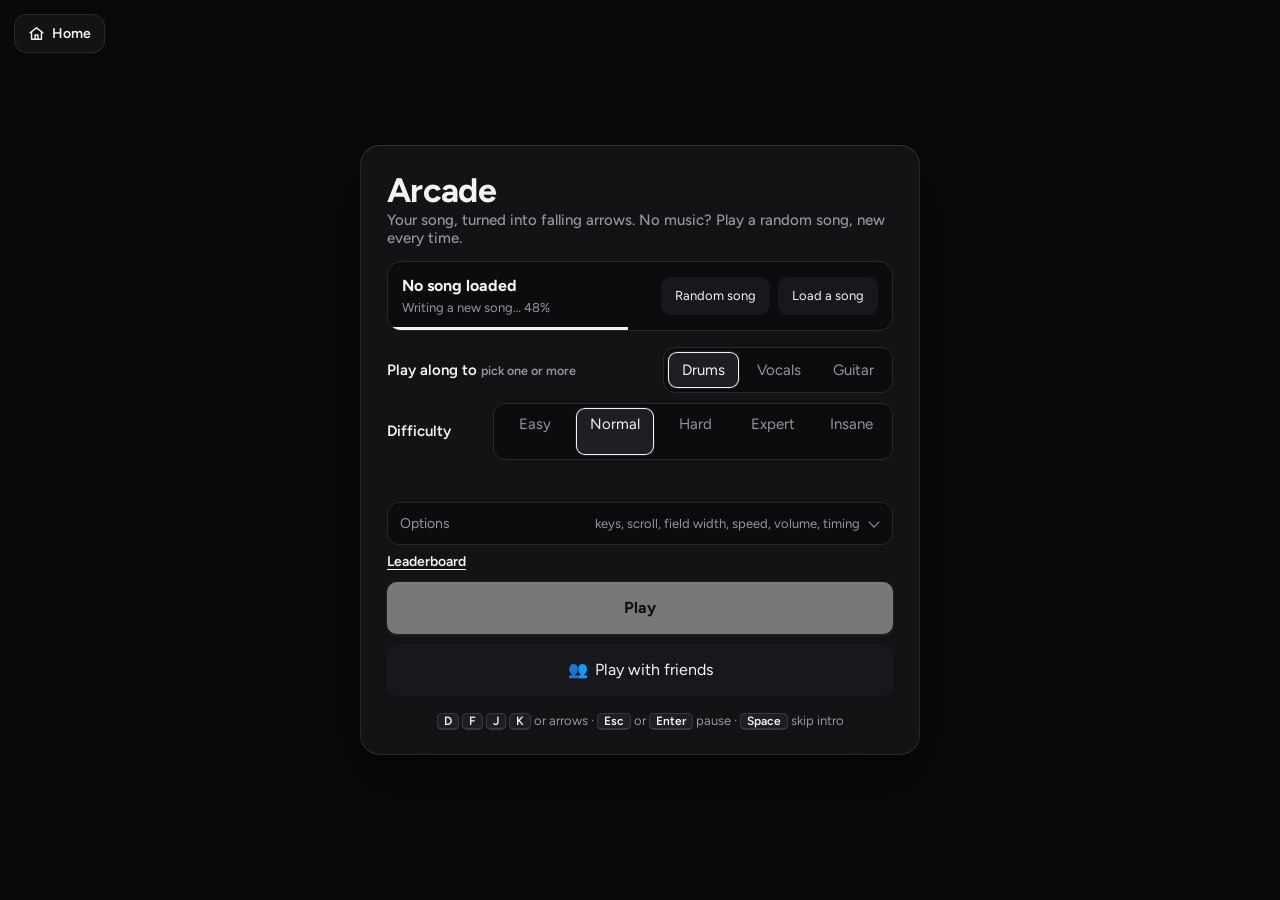
==== commit 93556e3c: "Arcade: a Field width setting (Narrow, Normal, Wide) in Options Narrow is 85% of the normal lane wid" ====
--- a/arcade.html
+++ b/arcade.html
@@ -57,8 +57,9 @@
     <p class="muted achart" id="aChartInfo"></p>
 
     <details class="more aopts">
-      <summary><span>Options</span><span class="val">keys, scroll, speed, volume, timing</span></summary>
+      <summary><span>Options</span><span class="val">keys, scroll, field width, speed, volume, timing</span></summary>
       <div class="arow"><span class="lbl">Scroll</span><div class="seg" id="aScroll"><button data-v="down">Down</button><button data-v="up">Up</button></div></div>
+      <div class="arow"><span class="lbl">Field width</span><div class="seg" id="aWidth" role="group" aria-label="Field width"><button data-v="narrow">Narrow</button><button data-v="normal">Normal</button><button data-v="wide">Wide</button></div></div>
       <div class="arow"><span class="lbl">Speed <b id="aSpeedRead"></b></span><input type="range" id="aSpeed" min="1" max="4" step="0.1" aria-label="Scroll speed"></div>
       <div class="arow"><span class="lbl">Music volume <b id="aVolRead"></b></span><input type="range" id="aVol" class="aVol" min="0" max="1" step="0.05" aria-label="Music volume"></div>
       <div class="arow"><span class="lbl" title="How late your key presses (and taps) reach the game. The same setting as Keyboard in the trainer's Input settings.">Keyboard latency</span><span class="offctl"><button data-off="-5" aria-label="5 ms earlier">−5</button><b id="aOffRead"></b><button data-off="5" aria-label="5 ms later">+5</button><button id="aCal" title="Tap along to clicks to measure it">Test…</button></span></div>
